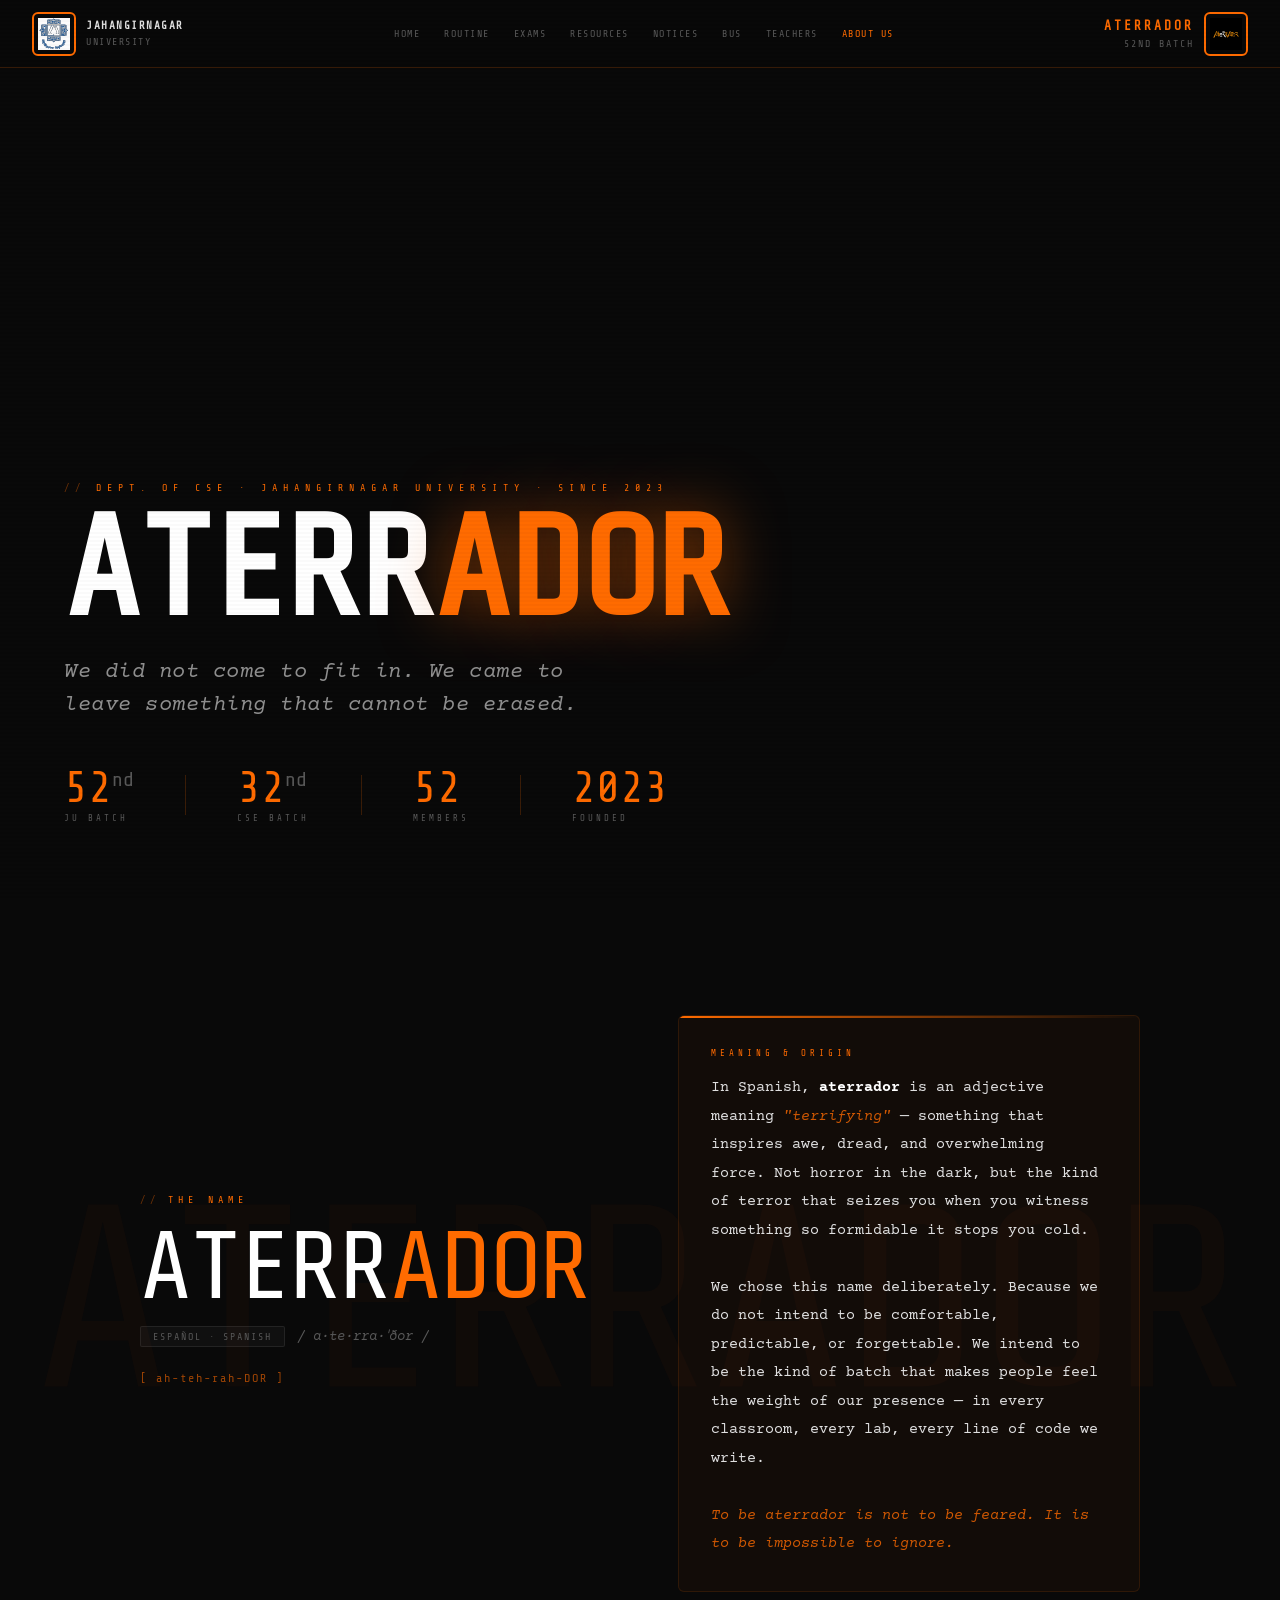
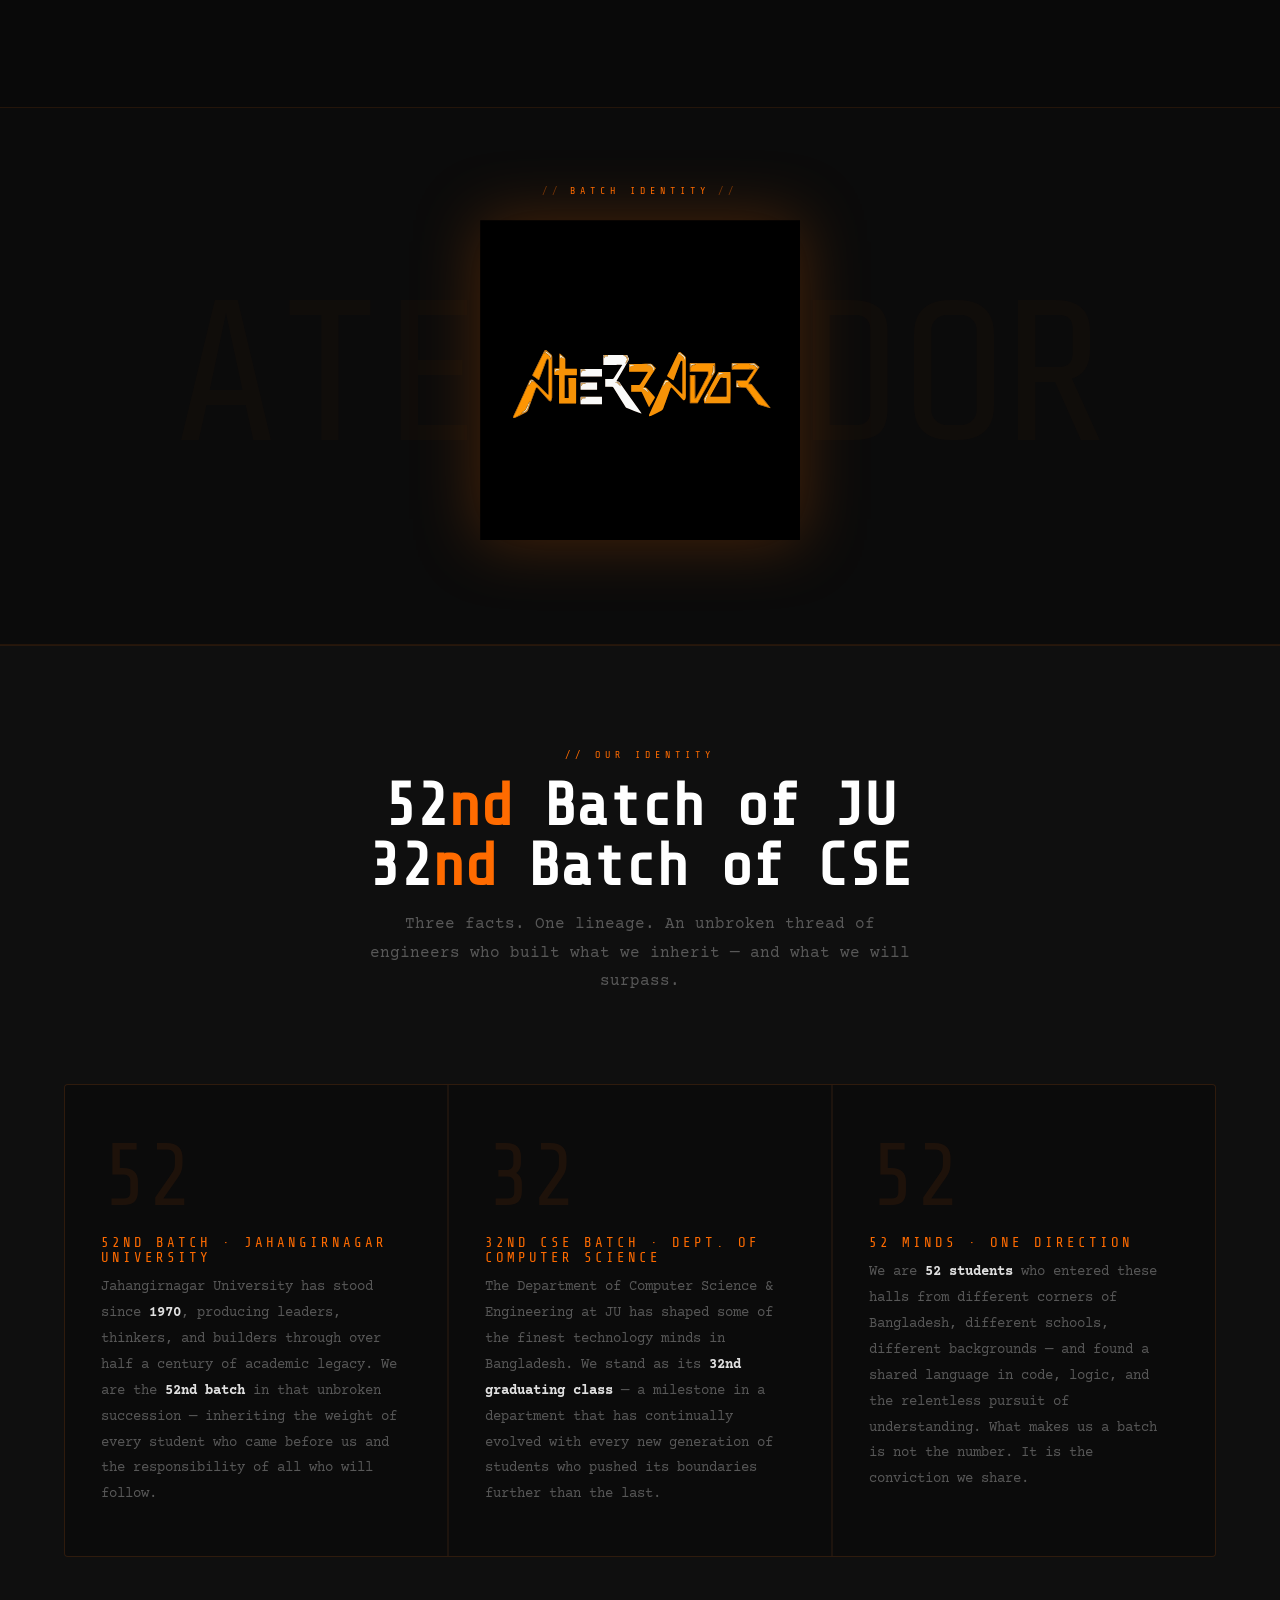
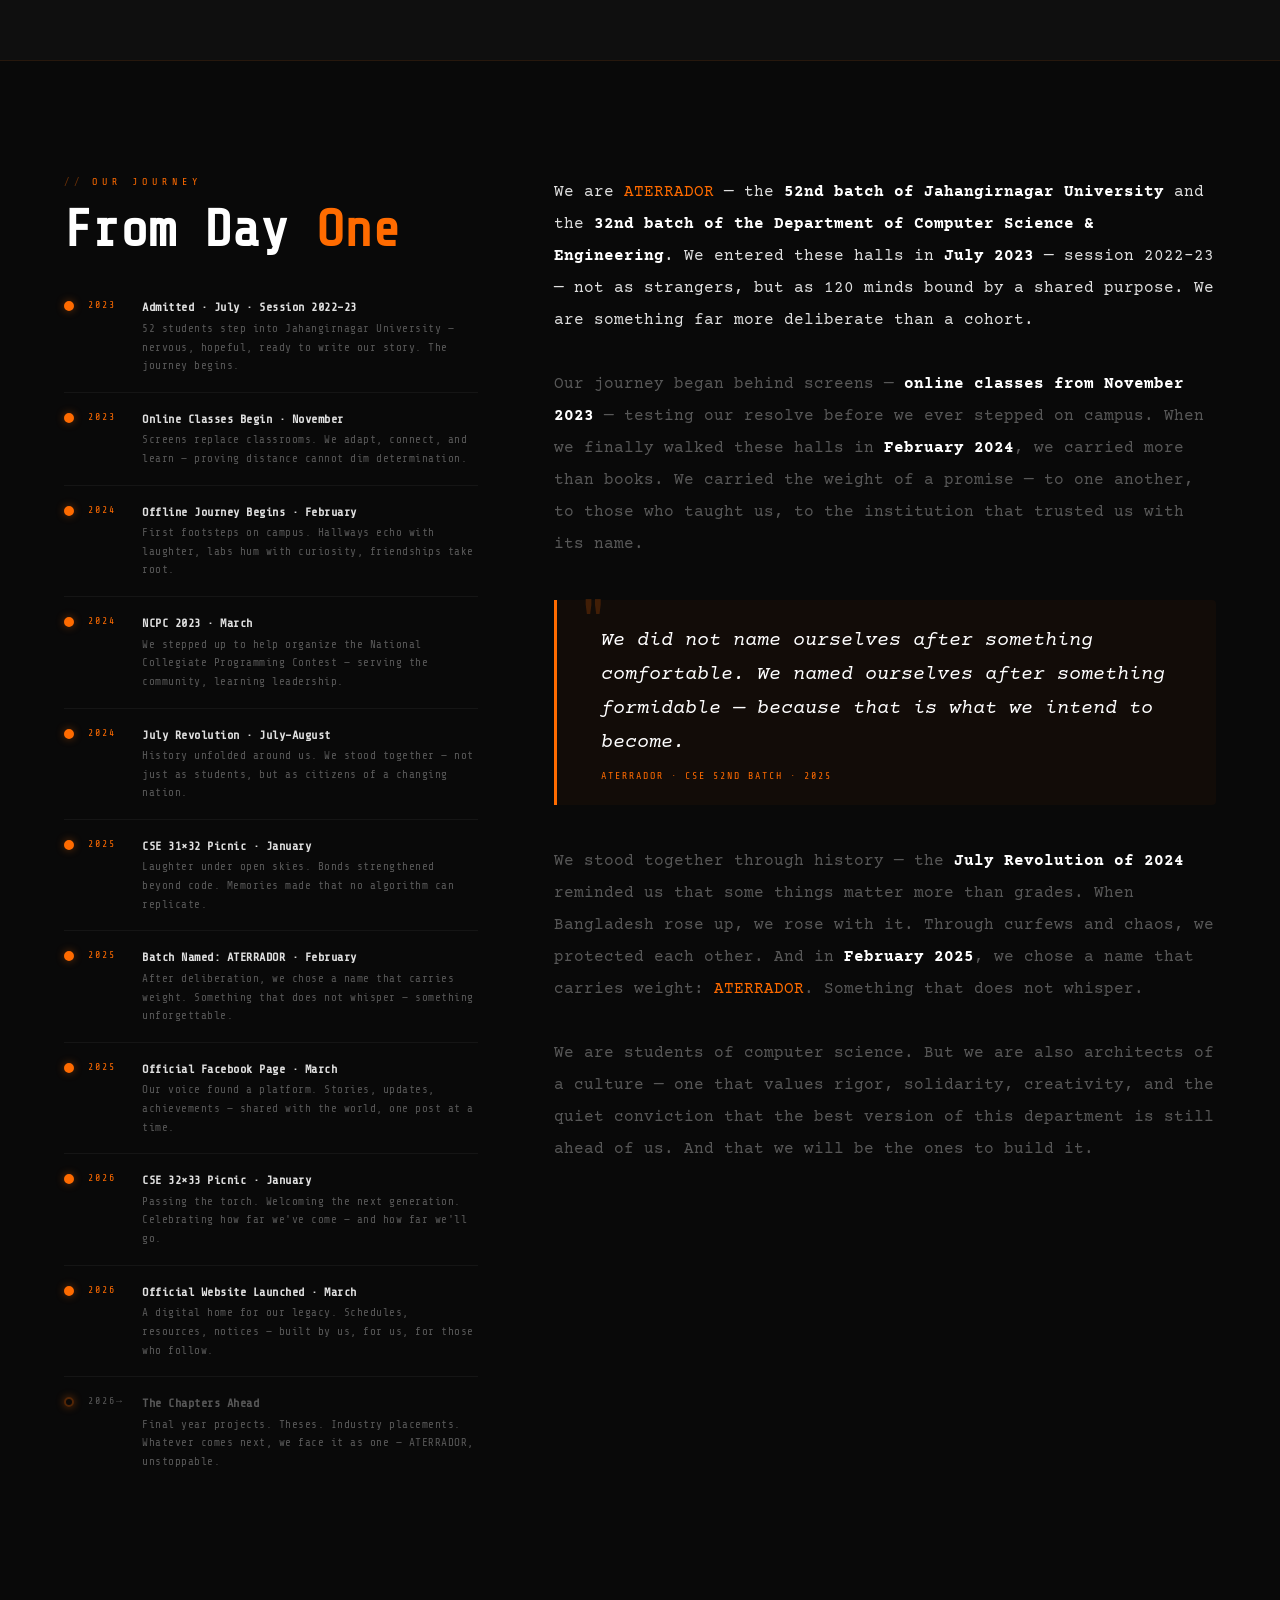
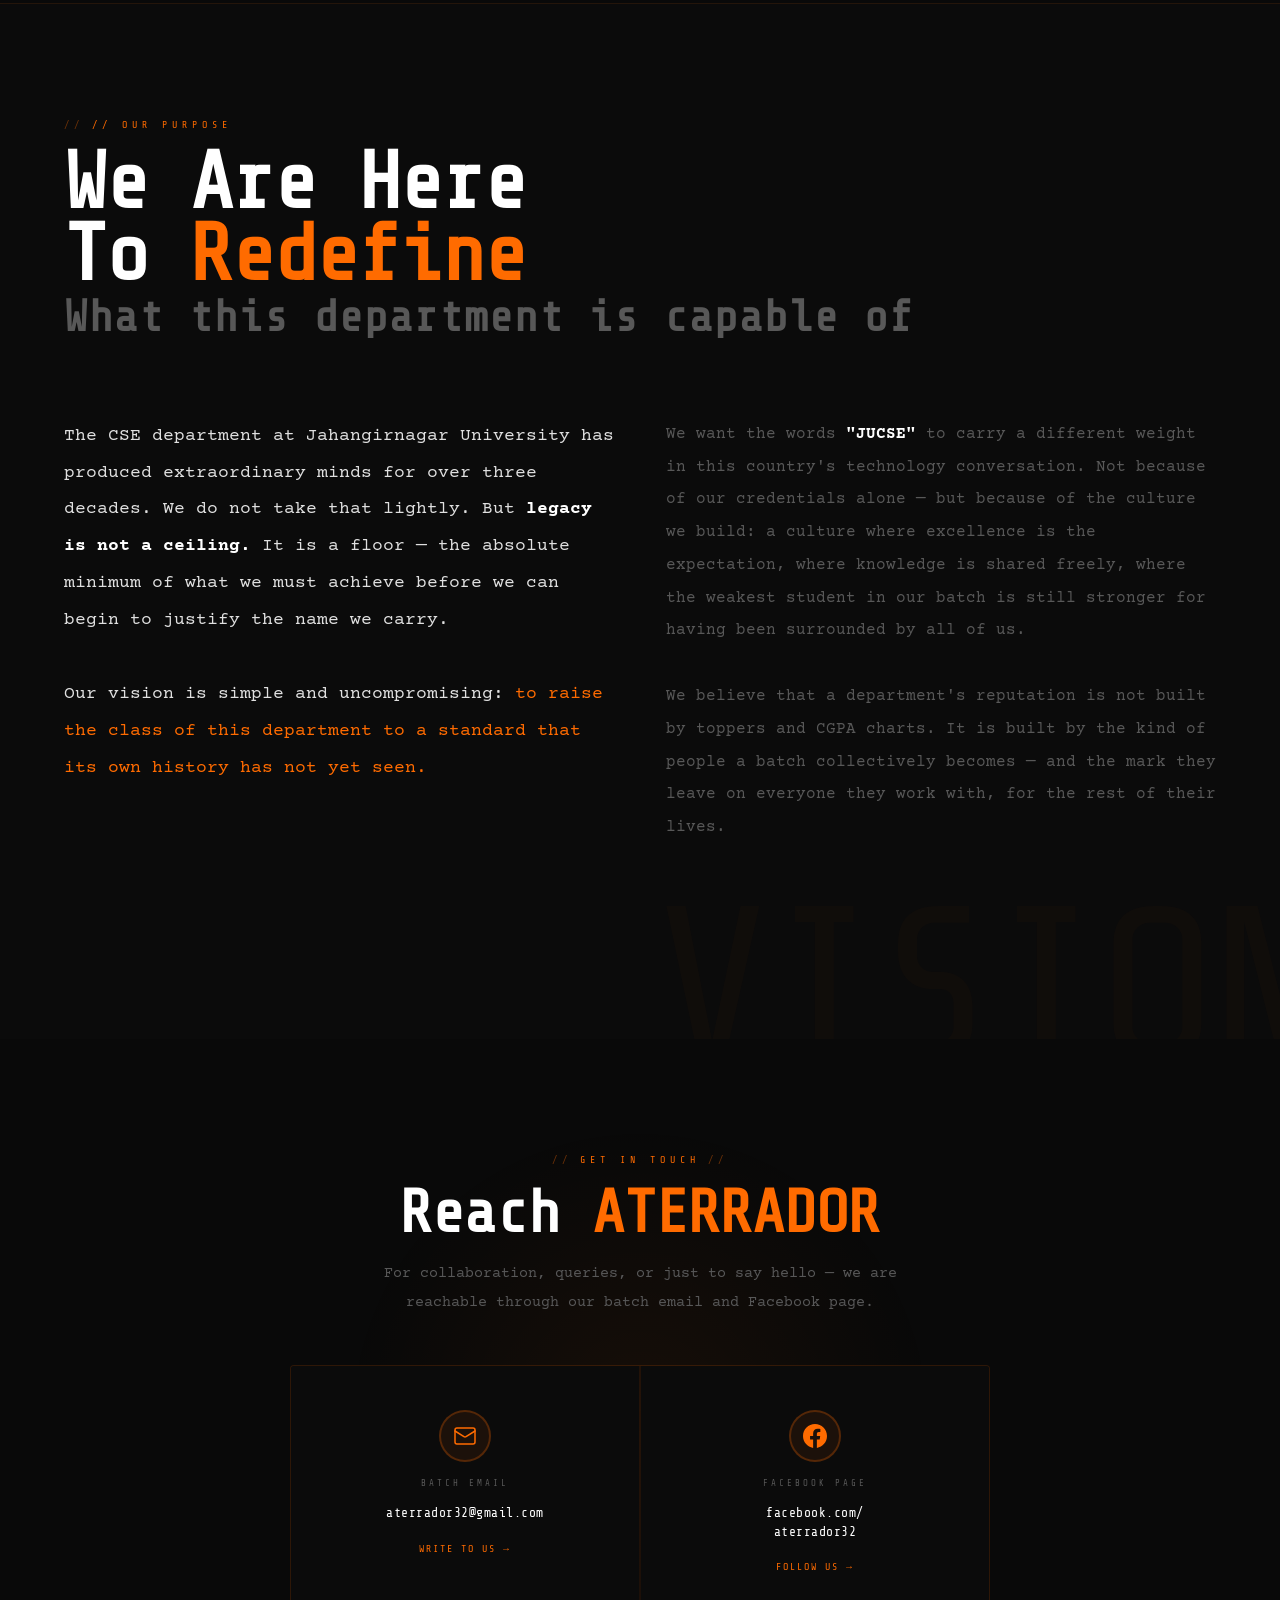
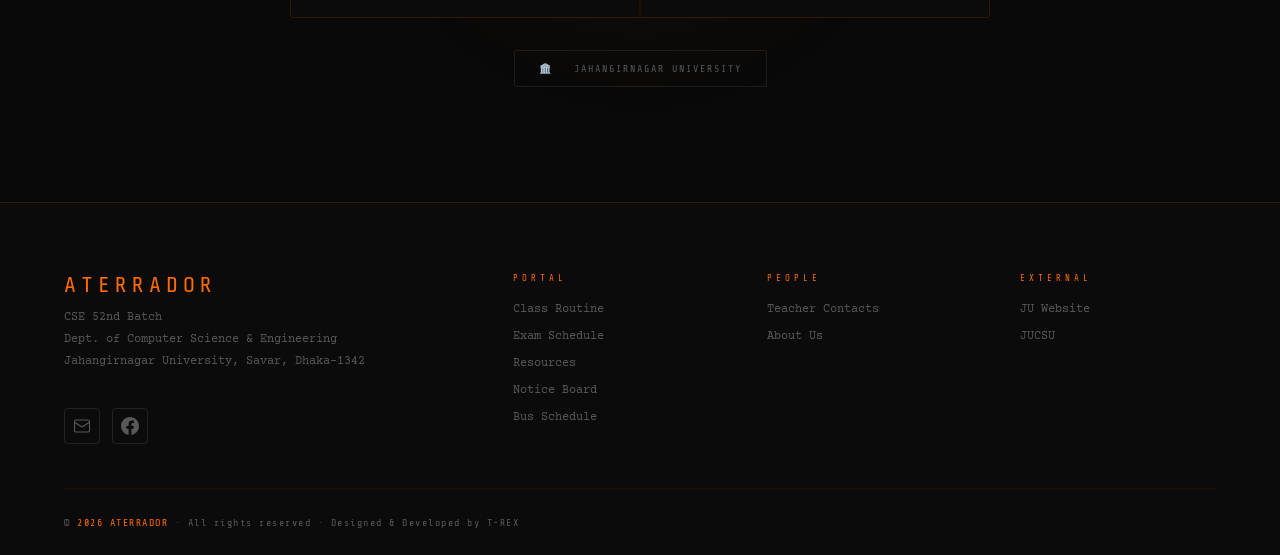
==== about.html @ c533e380 "just agains" ====
<!doctype html>
<html lang="en">
  <head>
    <meta charset="UTF-8" />
    <meta name="viewport" content="width=device-width, initial-scale=1.0" />
    <meta http-equiv="X-UA-Compatible" content="IE=edge" />
    <link rel="icon" type="image/png" href="Images/favicon1.png" />
    <meta
      name="description"
      content="About ATERRADOR — CSE 52nd Batch, 32nd CSE Batch, Jahangirnagar University. Who we are, what we stand for." />
    <title>About Us — ATERRADOR · CSE 52nd Batch</title>
    <link rel="preconnect" href="https://fonts.googleapis.com" />
    <link rel="preconnect" href="https://fonts.gstatic.com" crossorigin />
    <link
      href="https://fonts.googleapis.com/css2?family=Share+Tech+Mono&family=Courier+Prime:ital,wght@0,400;0,700;1,400&display=swap"
      rel="stylesheet" />
    <link rel="stylesheet" href="css/about.css" />
  </head>
  <body>
    <a href="#main" class="skip">Skip to content</a>
    <div class="gbg" aria-hidden="true"></div>

    <!-- ══════ HEADER ══════ -->
<header role="banner">
  <a href="https://www.juniv.edu" target="_blank" rel="noopener noreferrer"
    class="hd-ju" aria-label="Jahangirnagar University official website">
    <div class="ju-box">
      <img src="Images/JU_logo_White.svg" alt="Jahangirnagar University" />
    </div>
    <div class="ju-lbl"><strong>Jahangirnagar</strong>University</div>
  </a>

  <nav class="desk" aria-label="Primary navigation">
    <a href="index.html">Home</a>
    <a href="routine.html">Routine</a>
    <a href="exam-schedule.html">Exams</a>
    <a href="resources.html">Resources</a>
    <a href="notice-board.html">Notices</a>
    <a href="bus-schedule.html">Bus</a>
    <a href="teachers.html">Teachers</a>
    <a href="about.html" class="cur" aria-current="page" ">About Us</a>
  </nav>

  <a href="index.html" class="hd-bt">
    <div class="bt-box">
      <img src="Images/aterrador_logo.svg" alt="CSE 52" />
    </div>
    <div class="bt-lbl"><strong>ATERRADOR</strong>52nd Batch</div>
  </a>

  <button class="burger" id="burger"
    aria-label="Open menu" aria-expanded="false" aria-controls="mob-nav">
    <span></span><span></span><span></span>
  </button>
</header>

<nav class="mob" id="mob-nav" aria-label="Mobile navigation">
  <a href="index.html">Home</a>
  <a href="routine.html">Routine</a>
  <a href="exam-schedule.html">Exams</a>
  <a href="resources.html">Resources</a>
  <a href="notice-board.html">Notices</a>
  <a href="bus-schedule.html">Bus</a>
  <a href="teachers.html">Teachers</a>
  <a href="about.html" class="cur" aria-current="page">About Us</a>
</nav>

    <main id="main">
      <section class="hero" aria-labelledby="hero-name">
        <div class="photo-frame">
          <div
            class="photo-bg"
            style="
              background-image: url(&quot;Images/group-photo.jpg&quot;);
              background-size: cover;
              background-position: center bottom;
            "></div>
        </div>

        <!-- Hero text overlay -->
        <div class="hero-overlay">
          <div class="ho-in">
            <div class="ho-eye">
              Dept. of CSE · Jahangirnagar University · Since 2023
            </div>
            <h1 class="ho-name" id="hero-name">ATERR<span>ADOR</span></h1>
            <p class="ho-tagline">
              We did not come to fit in. We came to leave something that cannot
              be erased.
            </p>
            <div class="ho-stats">
              <div class="ho-stat">
                <span class="ho-stat-n"
                  >52<sup style="font-size: 0.45em; color: var(--txd)"
                    >nd</sup
                  ></span
                >
                <span class="ho-stat-l">JU Batch</span>
              </div>
              <div class="ho-divider"></div>
              <div class="ho-stat">
                <span class="ho-stat-n"
                  >32<sup style="font-size: 0.45em; color: var(--txd)"
                    >nd</sup
                  ></span
                >
                <span class="ho-stat-l">CSE Batch</span>
              </div>
              <div class="ho-divider"></div>
              <div class="ho-stat">
                <span class="ho-stat-n">52</span>
                <span class="ho-stat-l">Members</span>
              </div>
              <div class="ho-divider"></div>
              <div class="ho-stat">
                <span class="ho-stat-n">2023</span>
                <span class="ho-stat-l">Founded</span>
              </div>
            </div>
          </div>
        </div>
      </section>

      <!-- ─────────────────────────────────────────
   ETYMOLOGY
───────────────────────────────────────── -->
      <section class="etymology" aria-labelledby="ety-heading">
        <div class="ety-bg-word" aria-hidden="true">ATERRADOR</div>

        <div class="ety-in">
          <div class="ety-left">
            <div class="ety-tag">The Name</div>
            <div class="ety-word" id="ety-heading">ATERR<span>ADOR</span></div>
            <div class="ety-lang">
              <span class="ety-lang-flag">Español · Spanish</span>
              <span class="ety-lang-def">/ a·te·rra·ˈðor /</span>
            </div>
            <div class="ety-pronounce">[ ah-teh-rah-DOR ]</div>
          </div>

          <div class="ety-right">
            <div class="ety-card">
              <span class="ety-card-tag">Meaning &amp; Origin</span>
              <p class="ety-card-text">
                In Spanish, <strong>aterrador</strong> is an adjective meaning
                <em>"terrifying"</em> — something that inspires awe, dread, and
                overwhelming force. Not horror in the dark, but the kind of
                terror that seizes you when you witness something so formidable
                it stops you cold. <br /><br />
                We chose this name deliberately. Because we do not intend to be
                comfortable, predictable, or forgettable. We intend to be the
                kind of batch that makes people feel the weight of our presence
                — in every classroom, every lab, every line of code we write.
                <br /><br />
                <em
                  >To be aterrador is not to be feared. It is to be impossible
                  to ignore.</em
                >
              </p>
            </div>
          </div>
        </div>
      </section>

      <!-- ─────────────────────────────────────────
   BATCH LOGO
───────────────────────────────────────── -->
      <section class="logo-section" aria-label="Batch Logo">
        <div class="logo-inner">
          <div class="logo-tag">Batch Identity</div>
          <div class="logo-svg-wrap" aria-label="ATERRADOR batch logo">
            <img
              src="Images/aterrador_logo.svg"
              alt="ATERRADOR CSE 52nd Batch Logo"
              style="width: min(320px, 70vw); height: auto; display: block" />
          </div>
        </div>
      </section>

      <!-- ─────────────────────────────────────────
   IDENTITY
───────────────────────────────────────── -->
      <section class="identity" aria-labelledby="id-heading">
        <div class="id-in">
          <div class="id-header">
            <span class="id-tag">// Our Identity</span>
            <h2 class="id-h" id="id-heading">
              52<em>nd</em> Batch of JU<br />32<em>nd</em> Batch of CSE
            </h2>
            <p class="id-sub">
              Three facts. One lineage. An unbroken thread of engineers who
              built what we inherit — and what we will surpass.
            </p>
          </div>

          <div class="id-grid">
            <div class="id-card">
              <div class="id-card-num">52</div>
              <div class="id-card-h">52nd Batch · Jahangirnagar University</div>
              <p class="id-card-body">
                Jahangirnagar University has stood since <strong>1970</strong>,
                producing leaders, thinkers, and builders through over half a
                century of academic legacy. We are the
                <strong>52nd batch</strong> in that unbroken succession —
                inheriting the weight of every student who came before us and
                the responsibility of all who will follow.
              </p>
            </div>

            <div class="id-card">
              <div class="id-card-num">32</div>
              <div class="id-card-h">
                32nd CSE Batch · Dept. of Computer Science
              </div>
              <p class="id-card-body">
                The Department of Computer Science &amp; Engineering at JU has
                shaped some of the finest technology minds in Bangladesh. We
                stand as its <strong>32nd graduating class</strong> — a
                milestone in a department that has continually evolved with
                every new generation of students who pushed its boundaries
                further than the last.
              </p>
            </div>

            <div class="id-card">
              <div class="id-card-num">52</div>
              <div class="id-card-h">52 Minds · One Direction</div>
              <p class="id-card-body">
                We are <strong>52 students</strong> who entered these halls from
                different corners of Bangladesh, different schools, different
                backgrounds — and found a shared language in code, logic, and
                the relentless pursuit of understanding. What makes us a batch
                is not the number. It is the conviction we share.
              </p>
            </div>
          </div>
        </div>
      </section>

      <!-- ─────────────────────────────────────────
   ABOUT
───────────────────────────────────────── -->
      <section class="about-batch" aria-labelledby="ab-heading">
        <div class="ab-in">
          <div class="ab-grid">
            <!-- Timeline -->
            <div class="ab-left">
              <div class="ab-tag">Our Journey</div>
              <h2 class="ab-h" id="ab-heading">From Day <em>One</em></h2>
              <div class="ab-timeline">
                <div class="abt-item">
                  <div class="abt-dot"></div>
                  <div class="abt-year">2023</div>
                  <div class="abt-text">
                    <strong>Admitted · July · Session 2022–23</strong>
                    52 students step into Jahangirnagar University — nervous,
                    hopeful, ready to write our story. The journey begins.
                  </div>
                </div>

                <div class="abt-item">
                  <div class="abt-dot"></div>
                  <div class="abt-year">2023</div>
                  <div class="abt-text">
                    <strong>Online Classes Begin · November</strong>
                    Screens replace classrooms. We adapt, connect, and learn —
                    proving distance cannot dim determination.
                  </div>
                </div>

                <div class="abt-item">
                  <div class="abt-dot"></div>
                  <div class="abt-year">2024</div>
                  <div class="abt-text">
                    <strong>Offline Journey Begins · February</strong>
                    First footsteps on campus. Hallways echo with laughter, labs
                    hum with curiosity, friendships take root.
                  </div>
                </div>

                <div class="abt-item">
                  <div class="abt-dot"></div>
                  <div class="abt-year">2024</div>
                  <div class="abt-text">
                    <strong>NCPC 2023 · March</strong>
                    We stepped up to help organize the National Collegiate
                    Programming Contest — serving the community, learning
                    leadership.
                  </div>
                </div>

                <div class="abt-item">
                  <div class="abt-dot"></div>
                  <div class="abt-year">2024</div>
                  <div class="abt-text">
                    <strong>July Revolution · July–August</strong>
                    History unfolded around us. We stood together — not just as
                    students, but as citizens of a changing nation.
                  </div>
                </div>

                <div class="abt-item">
                  <div class="abt-dot"></div>
                  <div class="abt-year">2025</div>
                  <div class="abt-text">
                    <strong>CSE 31×32 Picnic · January</strong>
                    Laughter under open skies. Bonds strengthened beyond code.
                    Memories made that no algorithm can replicate.
                  </div>
                </div>

                <div class="abt-item">
                  <div class="abt-dot"></div>
                  <div class="abt-year">2025</div>
                  <div class="abt-text">
                    <strong>Batch Named: ATERRADOR · February</strong>
                    After deliberation, we chose a name that carries weight.
                    Something that does not whisper — something unforgettable.
                  </div>
                </div>

                <div class="abt-item">
                  <div class="abt-dot"></div>
                  <div class="abt-year">2025</div>
                  <div class="abt-text">
                    <strong>Official Facebook Page · March</strong>
                    Our voice found a platform. Stories, updates, achievements —
                    shared with the world, one post at a time.
                  </div>
                </div>

                <div class="abt-item">
                  <div class="abt-dot"></div>
                  <div class="abt-year">2026</div>
                  <div class="abt-text">
                    <strong>CSE 32×33 Picnic · January</strong>
                    Passing the torch. Welcoming the next generation.
                    Celebrating how far we've come — and how far we'll go.
                  </div>
                </div>

                <div class="abt-item">
                  <div class="abt-dot"></div>
                  <div class="abt-year">2026</div>
                  <div class="abt-text">
                    <strong>Official Website Launched · March</strong>
                    A digital home for our legacy. Schedules, resources, notices
                    — built by us, for us, for those who follow.
                  </div>
                </div>

                <!-- Future item -->
                <div class="abt-item">
                  <div
                    class="abt-dot"
                    style="
                      background: transparent;
                      border-color: rgba(255, 107, 0, 0.3);
                    "></div>
                  <div class="abt-year" style="color: var(--txd)">2026→</div>
                  <div class="abt-text" style="color: var(--txd)">
                    <strong style="color: var(--txd)"
                      >The Chapters Ahead</strong
                    >
                    Final year projects. Theses. Industry placements. Whatever
                    comes next, we face it as one — ATERRADOR, unstoppable.
                  </div>
                </div>
              </div>
            </div>

            <!-- Story text -->
            <div class="ab-right">
              <p class="ab-para">
                We are <em>ATERRADOR</em> — the
                <strong>52nd batch of Jahangirnagar University</strong> and the
                <strong
                  >32nd batch of the Department of Computer Science &amp;
                  Engineering</strong
                >. We entered these halls in <strong>July 2023</strong>
                — session 2022-23 — not as strangers, but as 120 minds bound by
                a shared purpose. We are something far more deliberate than a
                cohort.
              </p>

              <p class="ab-para">
                Our journey began behind screens —
                <strong>online classes from November 2023</strong> — testing our
                resolve before we ever stepped on campus. When we finally walked
                these halls in <strong>February 2024</strong>, we carried more
                than books. We carried the weight of a promise — to one another,
                to those who taught us, to the institution that trusted us with
                its name.
              </p>

              <div class="ab-quote">
                <p class="ab-quote-text">
                  We did not name ourselves after something comfortable. We
                  named ourselves after something formidable — because that is
                  what we intend to become.
                </p>
                <span class="ab-quote-attr"
                  >ATERRADOR · CSE 52nd Batch · 2025</span
                >
              </div>

              <p class="ab-para">
                We stood together through history — the
                <strong>July Revolution of 2024</strong> reminded us that some
                things matter more than grades. When Bangladesh rose up, we rose
                with it. Through curfews and chaos, we protected each other. And
                in <strong>February 2025</strong>, we chose a name that carries
                weight: <em>ATERRADOR</em>. Something that does not whisper.
              </p>

              <p class="ab-para">
                We are students of computer science. But we are also architects
                of a culture — one that values rigor, solidarity, creativity,
                and the quiet conviction that the best version of this
                department is still ahead of us. And that we will be the ones to
                build it.
              </p>
            </div>
          </div>
        </div>
      </section>

      <!-- ─────────────────────────────────────────
   VISION 
───────────────────────────────────────── -->
      <section class="vision" aria-labelledby="vis-heading">
        <div class="vision-bg" aria-hidden="true">VISION</div>

        <div class="vision-in">
          <div class="vis-hd">
            <div class="vis-tag">// Our Purpose</div>
            <h2 class="vis-h" id="vis-heading">
              We Are Here<br />To <em>Redefine</em>
              <span>What this department is capable of</span>
            </h2>
          </div>

          <div class="vis-manifesto">
            <p class="vis-p lead">
              The CSE department at Jahangirnagar University has produced
              extraordinary minds for over three decades. We do not take that
              lightly. But <strong>legacy is not a ceiling.</strong>
              It is a floor — the absolute minimum of what we must achieve
              before we can begin to justify the name we carry.
              <br /><br />
              Our vision is simple and uncompromising:
              <em
                >to raise the class of this department to a standard that its
                own history has not yet seen.</em
              >
            </p>
            <p class="vis-p">
              We want the words <strong>"JUCSE"</strong> to carry a different
              weight in this country's technology conversation. Not because of
              our credentials alone — but because of the culture we build: a
              culture where excellence is the expectation, where knowledge is
              shared freely, where the weakest student in our batch is still
              stronger for having been surrounded by all of us. <br /><br />
              We believe that a department's reputation is not built by toppers
              and CGPA charts. It is built by the kind of people a batch
              collectively becomes — and the mark they leave on everyone they
              work with, for the rest of their lives.
            </p>
          </div>
        </div>
      </section>

      <!-- ─────────────────────────────────────────
   CONTACT
───────────────────────────────────────── -->
      <section class="contact" aria-labelledby="ct-heading">
        <div class="ct-in">
          <div class="ct-tag">Get in Touch</div>
          <h2 class="ct-h" id="ct-heading">Reach <em>ATERRADOR</em></h2>
          <p class="ct-sub">
            For collaboration, queries, or just to say hello — we are reachable
            through our batch email and Facebook page.
          </p>

          <div class="ct-cards">
            <!-- Email Card -->
            <a
              href="mailto:aterrador32@gmail.com"
              class="ct-card"
              aria-label="Send email to Aterrador batch">
              <div class="ct-ico">
                <!-- Email SVG Icon -->
                <svg
                  width="24"
                  height="24"
                  viewBox="0 0 24 24"
                  fill="none"
                  stroke="currentColor"
                  stroke-width="1.5"
                  stroke-linecap="round"
                  stroke-linejoin="round"
                  aria-hidden="true">
                  <rect x="2" y="4" width="20" height="16" rx="2"></rect>
                  <path d="m22 7-8.97 5.7a1.94 1.94 0 0 1-2.06 0L2 7"></path>
                </svg>
              </div>
              <div class="ct-label">Batch Email</div>
              <div class="ct-value">aterrador32@gmail.com</div>
              <div class="ct-arrow">Write to us →</div>
            </a>

            <!-- Facebook Card -->
            <a
              href="https://facebook.com/aterrador32"
              target="_blank"
              rel="noopener noreferrer"
              class="ct-card"
              aria-label="Visit Aterrador Facebook page">
              <div class="ct-ico">
                <svg
                  width="24"
                  height="24"
                  viewBox="0 0 24 24"
                  fill="currentColor"
                  aria-hidden="true">
                  <path
                    d="M24 12.073c0-6.627-5.373-12-12-12s-12 5.373-12 12c0 5.99 4.388 10.954 10.125 11.854v-8.385H7.078v-3.47h3.047V9.43c0-3.007 1.792-4.669 4.533-4.669 1.312 0 2.686.235 2.686.235v2.953H15.83c-1.491 0-1.956.925-1.956 1.874v2.25h3.328l-.532 3.47h-2.796v8.385C19.612 23.027 24 18.062 24 12.073z" />
                </svg>
              </div>
              <div class="ct-label">Facebook Page</div>
              <div class="ct-value">facebook.com/<br />aterrador32</div>
              <div class="ct-arrow">Follow us →</div>
            </a>
          </div>

          <a
            href="https://www.juniv.edu"
            target="_blank"
            rel="noopener noreferrer"
            class="ct-ju">
            🏛️ &nbsp; Jahangirnagar University
          </a>
        </div>
      </section>
    </main>

    <!-- ══════ FOOTER ══════ -->
    <footer role="contentinfo">
      <div class="fg">
        <div>
          <div class="fb-n">ATERRADOR</div>
          <div class="fb-i">
            CSE 52nd Batch<br />
            Dept. of Computer Science &amp; Engineering<br />
            Jahangirnagar University, Savar, Dhaka-1342<br /><br />
            <div class="f-contact">
              <a
                href="mailto:aterrador32@gmail.com"
                class="f-icon"
                aria-label="Email">
                <svg
                  width="20"
                  height="20"
                  viewBox="0 0 24 24"
                  fill="none"
                  stroke="currentColor"
                  stroke-width="1.5"
                  stroke-linecap="round"
                  stroke-linejoin="round">
                  <rect x="2" y="4" width="20" height="16" rx="2"></rect>
                  <path d="m22 7-8.97 5.7a1.94 1.94 0 0 1-2.06 0L2 7"></path>
                </svg>
              </a>
              <a
                href="https://facebook.com/aterrador32"
                target="_blank"
                rel="noopener"
                class="f-icon"
                aria-label="Facebook">
                <svg
                  width="20"
                  height="20"
                  viewBox="0 0 24 24"
                  fill="currentColor">
                  <path
                    d="M24 12.073c0-6.627-5.373-12-12-12s-12 5.373-12 12c0 5.99 4.388 10.954 10.125 11.854v-8.385H7.078v-3.47h3.047V9.43c0-3.007 1.792-4.669 4.533-4.669 1.312 0 2.686.235 2.686.235v2.953H15.83c-1.491 0-1.956.925-1.956 1.874v2.25h3.328l-.532 3.47h-2.796v8.385C19.612 23.027 24 18.062 24 12.073z" />
                </svg>
              </a>
            </div>
          </div>
        </div>
        <div>
          <div class="fct">Portal</div>
          <ul class="fl">
            <li><a href="routine.html">Class Routine</a></li>
            <li><a href="exam-schedule.html">Exam Schedule</a></li>
            <li><a href="resources.html">Resources</a></li>
            <li><a href="notice-board.html">Notice Board</a></li>
            <li><a href="bus-schedule.html">Bus Schedule</a></li>
          </ul>
        </div>
        <div>
          <div class="fct">People</div>
          <ul class="fl">
            <li><a href="teachers.html">Teacher Contacts</a></li>
            <li><a href="about.html">About Us</a></li>
          </ul>
        </div>
        <div>
          <div class="fct">External</div>
          <ul class="fl">
            <li>
              <a href="https://www.juniv.edu" target="_blank" rel="noopener"
                >JU Website</a
              >
            </li>
            <li>
              <a href="https://jucsu.juniv.edu/" target="_blank" rel="noopener"
                >JUCSU</a
              >
            </li>
          </ul>
        </div>
      </div>
      <div class="fbot">
        <div class="fcpy">
          © <span id="yr"></span> <span>ATERRADOR</span> · All rights reserved ·
          Designed &amp; Developed by T-REX
        </div>
      </div>
    </footer>

    <script src="js/about.js"></script>
  </body>
</html>
---- css/about.css ----
/* ═══════════════════════════════
   RESET & TOKENS
═══════════════════════════════ */
*,
*::before,
*::after {
  box-sizing: border-box;
  margin: 0;
  padding: 0;
}
:root {
  --or: #ff6b00;
  --or-lo: rgba(255, 107, 0, 0.1);
  --or-glow: rgba(255, 107, 0, 0.25);
  --bk: #090909;
  --dk: #0f0f0f;
  --dkr: #0b0b0b;
  --tx: #e0e0e0;
  --txd: #585858;
  --m1: "Courier Prime", monospace;
  --m2: "Share Tech Mono", monospace;
  --hh: 68px;
  --pad: clamp(16px, 5vw, 80px);
}
html {
  scroll-behavior: smooth;
}
body {
  background: var(--bk);
  color: var(--tx);
  font-family: var(--m1);
  overflow-x: hidden;
  -webkit-font-smoothing: antialiased;
}
a:focus-visible,
button:focus-visible {
  outline: 2px solid var(--or);
  outline-offset: 3px;
}

/* scanlines */
body::before {
  content: "";
  position: fixed;
  inset: 0;
  pointer-events: none;
  z-index: 9000;
  background: repeating-linear-gradient(
    0deg,
    transparent,
    transparent 2px,
    rgba(0, 0, 0, 0.018) 2px,
    rgba(0, 0, 0, 0.018) 4px
  );
}
/* grid */
.gbg {
  position: fixed;
  inset: 0;
  pointer-events: none;
  z-index: 0;
  background-image:
    linear-gradient(rgba(255, 107, 0, 0.02) 1px, transparent 1px),
    linear-gradient(90deg, rgba(255, 107, 0, 0.02) 1px, transparent 1px);
  background-size: 60px 60px;
}
.skip {
  position: absolute;
  top: -80px;
  left: 16px;
  z-index: 9999;
  background: var(--or);
  color: #000;
  font-family: var(--m2);
  font-size: 11px;
  letter-spacing: 2px;
  padding: 8px 20px;
  text-decoration: none;
  border-radius: 2px;
  transition: top 0.2s;
}
.skip:focus {
  top: 14px;
}

/* ══════ HEADER ══════ */
header {
  position: fixed;
  top: 0;
  left: 0;
  right: 0;
  z-index: 500;
  height: var(--hh);
  display: grid;
  grid-template-columns: auto 1fr auto;
  align-items: center;
  padding: 0 clamp(12px, 3vw, 32px);
  gap: clamp(8px, 2vw, 18px);
  background: rgba(9, 9, 9, 0.96);
  backdrop-filter: blur(20px);
  -webkit-backdrop-filter: blur(20px);
  border-bottom: 1px solid rgba(255, 107, 0, 0.18);
  transition: box-shadow 0.3s;
}
.hd-ju {
  display: flex;
  align-items: center;
  gap: 10px;
  text-decoration: none;
  flex-shrink: 0;
}
.ju-box {
  width: 44px;
  height: 44px;
  border: 2px solid var(--or);
  border-radius: 6px;
  display: flex;
  align-items: center;
  justify-content: center;
  background: transparent;
}
.ju-box img {
  width: 100%;
  height: 100%;
  object-fit: contain;
  padding: 4px; /* Prevents touching the border */
  display: block;
}
.hd-ju:hover .ju-box {
  background: transparent;
}
.hd-ju:hover .ju-t,
.hd-ju:hover .ju-s {
  color: #000;
}
.ju-lbl {
  font-family: var(--m2);
  font-size: 10px;
  letter-spacing: 1.5px;
  color: var(--txd);
  text-transform: uppercase;
  line-height: 1.55;
}
.ju-lbl strong {
  display: block;
  color: var(--tx);
  font-size: 11px;
}
nav.desk {
  display: flex;
  align-items: center;
  justify-content: center;
  gap: 2px;
  flex-wrap: wrap;
}
nav.desk a {
  font-family: var(--m2);
  font-size: 10px;
  letter-spacing: 1.5px;
  text-transform: uppercase;
  color: var(--txd);
  text-decoration: none;
  padding: 6px 11px;
  border-radius: 2px;
  transition:
    color 0.2s,
    background 0.2s;
  white-space: nowrap;
}
nav.desk a:hover {
  color: var(--or);
  background: var(--or-lo);
}
nav.desk a.cur {
  color: var(--or);
}
.hd-bt {
  display: flex;
  align-items: center;
  gap: 10px;
  flex-direction: row-reverse;
  text-decoration: none;
  flex-shrink: 0;
}
.bt-box {
  width: 44px;
  height: 44px;
  border: 2px solid var(--or);
  border-radius: 6px;
  display: flex;
  align-items: center;
  justify-content: center;
  background: transparent;
}
.bt-box img {
  width: 100%;
  height: 100%;
  object-fit: contain;
  padding: 4px; /* Prevents touching the border */
  display: block;
}
.hd-bt:hover .bt-box {
  background: transparent;
}

.bt-lbl {
  font-family: var(--m2);
  font-size: 10px;
  letter-spacing: 2px;
  color: var(--txd);
  text-align: right;
  line-height: 1.55;
  text-transform: uppercase;
}
.bt-lbl strong {
  display: block;
  color: var(--or);
  font-size: 13px;
  letter-spacing: 3px;
}
.burger {
  display: none;
  flex-direction: column;
  gap: 5px;
  cursor: pointer;
  background: none;
  border: none;
  padding: 6px;
  flex-shrink: 0;
}
.burger span {
  display: block;
  width: 22px;
  height: 2px;
  background: var(--or);
  border-radius: 1px;
  transition: all 0.3s;
}
.burger.open span:nth-child(1) {
  transform: translateY(7px) rotate(45deg);
}
.burger.open span:nth-child(2) {
  opacity: 0;
  transform: scaleX(0);
}
.burger.open span:nth-child(3) {
  transform: translateY(-7px) rotate(-45deg);
}
nav.mob {
  display: none;
  position: fixed;
  top: var(--hh);
  left: 0;
  right: 0;
  bottom: 0;
  background: rgba(9, 9, 9, 0.97);
  backdrop-filter: blur(24px);
  -webkit-backdrop-filter: blur(24px);
  z-index: 490;
  flex-direction: column;
  align-items: center;
  justify-content: center;
  gap: 4px;
}
nav.mob.open {
  display: flex;
}
nav.mob a {
  font-family: var(--m2);
  font-size: 20px;
  letter-spacing: 5px;
  text-transform: uppercase;
  color: var(--txd);
  text-decoration: none;
  padding: 14px 32px;
  width: 100%;
  text-align: center;
  transition: color 0.2s;
}
nav.mob a:hover {
  color: var(--or);
}

/* ══════════════════════════════════
   HERO — GROUP PHOTO
══════════════════════════════════ */
.hero {
  position: relative;
  z-index: 1;
  padding-top: var(--hh);
  min-height: 100vh;
  display: flex;
  flex-direction: column;
}

/* photo area */
.photo-frame {
  position: relative;
  width: 100%;
  flex: 1;
  min-height: calc(100vh - var(--hh));
  overflow: hidden;
}

.photo-bg {
  position: absolute;
  inset: 0;
  background:
    linear-gradient(
      135deg,
      rgba(255, 107, 0, 0.08) 0%,
      transparent 40%,
      rgba(255, 107, 0, 0.04) 100%
    ),
    var(--bk);
  display: flex;
  align-items: center;
  justify-content: center;
}

.photo-placeholder {
  position: absolute;
  inset: 0;
  display: flex;
  flex-direction: column;
  align-items: center;
  justify-content: center;
  gap: 24px;
}
.ph-grid {
  display: grid;
  grid-template-columns: repeat(10, 1fr);
  grid-template-rows: repeat(4, 1fr);
  gap: 3px;
  width: min(900px, 92vw);
  height: min(380px, 50vw);
  opacity: 0.55;
}
.ph-dot {
  border-radius: 50%;
  background: var(--or);
  animation: ph-pulse var(--d, 0.8s) ease-in-out infinite alternate;
}
.ph-dot:nth-child(3n) {
  background: rgba(255, 107, 0, 0.4);
}
.ph-dot:nth-child(5n) {
  background: rgba(255, 107, 0, 0.25);
}
@keyframes ph-pulse {
  from {
    transform: scale(0.6);
    opacity: 0.3;
  }
  to {
    transform: scale(1);
    opacity: 0.9;
  }
}
.ph-label {
  font-family: var(--m2);
  font-size: 11px;
  letter-spacing: 4px;
  text-transform: uppercase;
  color: var(--txd);
  text-align: center;
  line-height: 2;
}
.ph-label em {
  display: block;
  font-style: normal;
  color: rgba(255, 107, 0, 0.5);
  font-size: 10px;
  letter-spacing: 3px;
}

.photo-hint {
  position: absolute;
  top: 50%;
  left: 50%;
  transform: translate(-50%, -50%);
  border: 1px dashed rgba(255, 107, 0, 0.25);
  border-radius: 6px;
  padding: 28px 36px;
  text-align: center;
  background: rgba(9, 9, 9, 0.7);
  backdrop-filter: blur(8px);
  min-width: min(380px, 90vw);
  z-index: 5;
}
.ph-ico {
  font-size: 36px;
  margin-bottom: 10px;
}
.ph-ttl {
  font-family: var(--m2);
  font-size: 13px;
  letter-spacing: 3px;
  text-transform: uppercase;
  color: rgba(255, 107, 0, 0.7);
  margin-bottom: 8px;
}
.ph-sub {
  font-family: var(--m1);
  font-size: 12px;
  color: var(--txd);
  line-height: 1.7;
}
.ph-code {
  display: inline-block;
  margin-top: 12px;
  font-family: var(--m2);
  font-size: 10px;
  color: var(--or);
  background: rgba(255, 107, 0, 0.06);
  border: 1px solid rgba(255, 107, 0, 0.2);
  padding: 6px 14px;
  border-radius: 2px;
  letter-spacing: 1px;
}

.photo-frame::after {
  content: "";
  position: absolute;
  bottom: 0;
  left: 0;
  right: 0;
  height: 40%;
  background: linear-gradient(to bottom, transparent, var(--bk));
  pointer-events: none;
  z-index: 3;
}

/* hero text overlay at bottom of photo */
.hero-overlay {
  position: absolute;
  bottom: 0;
  left: 0;
  right: 0;
  z-index: 4;
  padding: clamp(24px, 4vw, 56px) var(--pad) clamp(40px, 6vw, 80px);
  background: linear-gradient(
    to top,
    rgba(9, 9, 9, 0.95) 0%,
    rgba(9, 9, 9, 0.6) 60%,
    transparent 100%
  );
}
.ho-in {
  max-width: 1280px;
  margin: 0 auto;
}
.ho-eye {
  font-family: var(--m2);
  font-size: 10px;
  letter-spacing: 6px;
  text-transform: uppercase;
  color: var(--or);
  margin-bottom: 16px;
  display: flex;
  align-items: center;
  gap: 10px;
  opacity: 0;
  animation: riseup 0.7s 0.2s forwards;
}
.ho-eye::before {
  content: "//";
  opacity: 0.4;
}
.ho-name {
  font-family: var(--m2);
  font-size: clamp(52px, 13vw, 140px);
  line-height: 0.88;
  color: #fff;
  letter-spacing: -2px;
  margin-bottom: clamp(12px, 2vw, 24px);
  opacity: 0;
  animation: riseup 0.8s 0.35s forwards;
}
.ho-name span {
  color: var(--or);
  text-shadow: 0 0 60px rgba(255, 107, 0, 0.5);
}
.ho-tagline {
  font-family: var(--m1);
  font-style: italic;
  font-size: clamp(15px, 3vw, 22px);
  color: rgba(255, 255, 255, 0.55);
  letter-spacing: 0.5px;
  max-width: 580px;
  line-height: 1.5;
  opacity: 0;
  animation: riseup 0.8s 0.5s forwards;
}
.ho-stats {
  display: flex;
  align-items: center;
  gap: clamp(24px, 4vw, 60px);
  flex-wrap: wrap;
  margin-top: clamp(20px, 3.5vw, 44px);
  opacity: 0;
  animation: riseup 0.8s 0.65s forwards;
}
.ho-stat {
  display: flex;
  flex-direction: column;
  gap: 3px;
}
.ho-stat-n {
  font-family: var(--m2);
  font-size: clamp(22px, 5vw, 44px);
  color: var(--or);
  line-height: 1;
}
.ho-stat-l {
  font-family: var(--m2);
  font-size: 9px;
  letter-spacing: 3px;
  text-transform: uppercase;
  color: var(--txd);
}
.ho-divider {
  width: 1px;
  height: 40px;
  background: rgba(255, 107, 0, 0.2);
  flex-shrink: 0;
}

@keyframes riseup {
  from {
    opacity: 0;
    transform: translateY(24px);
  }
  to {
    opacity: 1;
    transform: translateY(0);
  }
}

/* ══════════════════════════════════
   ETYMOLOGY SECTION
══════════════════════════════════ */
.etymology {
  position: relative;
  z-index: 1;
  padding: clamp(64px, 9vw, 120px) var(--pad);
  overflow: hidden;
}
.ety-bg-word {
  position: absolute;
  font-family: var(--m2);
  font-size: clamp(100px, 22vw, 260px);
  color: rgba(255, 107, 0, 0.03);
  letter-spacing: -5px;
  pointer-events: none;
  user-select: none;
  top: 50%;
  left: 50%;
  transform: translate(-50%, -50%);
  white-space: nowrap;
}
.ety-in {
  max-width: 1000px;
  margin: 0 auto;
  position: relative;
  z-index: 1;
  display: grid;
  grid-template-columns: 1fr 1fr;
  gap: clamp(32px, 6vw, 80px);
  align-items: center;
}
.ety-tag {
  font-family: var(--m2);
  font-size: 10px;
  letter-spacing: 5px;
  text-transform: uppercase;
  color: var(--or);
  margin-bottom: 20px;
  display: flex;
  align-items: center;
  gap: 8px;
}
.ety-tag::before {
  content: "//";
  opacity: 0.4;
}
.ety-word {
  font-family: var(--m2);
  font-size: clamp(52px, 10vw, 96px);
  color: #fff;
  line-height: 0.88;
  letter-spacing: -2px;
  margin-bottom: 16px;
}
.ety-word span {
  color: var(--or);
}
.ety-lang {
  display: flex;
  align-items: center;
  gap: 12px;
  margin-bottom: 24px;
}
.ety-lang-flag {
  font-family: var(--m2);
  font-size: 10px;
  letter-spacing: 2px;
  text-transform: uppercase;
  color: var(--txd);
  border: 1px solid rgba(255, 255, 255, 0.08);
  padding: 4px 12px;
  border-radius: 2px;
  background: rgba(255, 255, 255, 0.03);
}
.ety-lang-def {
  font-family: var(--m1);
  font-style: italic;
  font-size: 14px;
  color: var(--txd);
}
.ety-pronounce {
  font-family: var(--m2);
  font-size: 12px;
  color: rgba(255, 107, 0, 0.6);
  letter-spacing: 2px;
  margin-bottom: 28px;
}

.ety-card {
  background: rgba(255, 107, 0, 0.04);
  border: 1px solid rgba(255, 107, 0, 0.12);
  border-radius: 6px;
  padding: 32px;
  position: relative;
  overflow: hidden;
}
.ety-card::before {
  content: "";
  position: absolute;
  top: 0;
  left: 0;
  right: 0;
  height: 2px;
  background: linear-gradient(90deg, var(--or), transparent);
}
.ety-card-tag {
  font-family: var(--m2);
  font-size: 9px;
  letter-spacing: 4px;
  text-transform: uppercase;
  color: var(--or);
  margin-bottom: 16px;
  display: block;
}
.ety-card-text {
  font-family: var(--m1);
  font-size: 15px;
  line-height: 1.9;
  color: var(--tx);
}
.ety-card-text em {
  font-style: italic;
  color: rgba(255, 107, 0, 0.8);
}
.ety-card-text strong {
  color: #fff;
}

/* ══════════════════════════════════
   BATCH LOGO SECTION
══════════════════════════════════ */
.logo-section {
  position: relative;
  z-index: 1;
  background: var(--dkr);
  border-top: 1px solid rgba(255, 107, 0, 0.1);
  border-bottom: 1px solid rgba(255, 107, 0, 0.1);
  padding: clamp(40px, 6vw, 80px) var(--pad);
  text-align: center;
  overflow: hidden;
}
.logo-section::before {
  content: "ATERRADOR";
  position: absolute;
  top: 50%;
  left: 50%;
  transform: translate(-50%, -50%);
  font-family: var(--m2);
  font-size: clamp(80px, 18vw, 200px);
  color: rgba(255, 107, 0, 0.025);
  letter-spacing: -4px;
  pointer-events: none;
  user-select: none;
  white-space: nowrap;
  line-height: 1;
}
.logo-inner {
  max-width: 600px;
  margin: 0 auto;
  position: relative;
  z-index: 1;
}
.logo-tag {
  font-family: var(--m2);
  font-size: 10px;
  letter-spacing: 5px;
  text-transform: uppercase;
  color: var(--or);
  margin-bottom: 24px;
  display: flex;
  align-items: center;
  justify-content: center;
  gap: 8px;
}
.logo-tag::before,
.logo-tag::after {
  content: "//";
  opacity: 0.4;
}

.logo-svg-wrap img {
  width: min(320px, 70vw);
  height: auto;
  display: block;
  filter: drop-shadow(0 0 32px rgba(255, 107, 0, 0.25));
  transition: filter 0.4s;
}

.logo-svg-wrap img:hover {
  filter: drop-shadow(0 0 52px rgba(255, 107, 0, 0.45));
}
.logo-svg-wrap {
  display: flex;
  align-items: center;
  justify-content: center;
  margin: 0 auto 28px;
}
.logo-svg-wrap svg {
  width: min(320px, 70vw);
  height: auto;
  filter: drop-shadow(0 0 32px rgba(255, 107, 0, 0.25));
  transition: filter 0.4s;
}
.logo-svg-wrap:hover svg {
  filter: drop-shadow(0 0 52px rgba(255, 107, 0, 0.45));
}
.logo-caption {
  font-family: var(--m2);
  font-size: 10px;
  letter-spacing: 3px;
  text-transform: uppercase;
  color: var(--txd);
  display: flex;
  align-items: center;
  justify-content: center;
  gap: 12px;
}
.logo-caption::before,
.logo-caption::after {
  content: "";
  display: block;
  height: 1px;
  width: 40px;
  background: rgba(255, 107, 0, 0.2);
}
@media (max-width: 560px) {
  .logo-section {
    padding: 36px var(--pad);
  }
}
/* ══════════════════════════════════
   IDENTITY SECTION
══════════════════════════════════ */
.identity {
  position: relative;
  z-index: 1;
  background: var(--dk);
  border-top: 1px solid rgba(255, 107, 0, 0.1);
  border-bottom: 1px solid rgba(255, 107, 0, 0.1);
  padding: clamp(56px, 8vw, 110px) var(--pad);
}
.id-in {
  max-width: 1280px;
  margin: 0 auto;
}
.id-header {
  text-align: center;
  margin-bottom: clamp(48px, 7vw, 88px);
}
.id-tag {
  font-family: var(--m2);
  font-size: 10px;
  letter-spacing: 5px;
  text-transform: uppercase;
  color: var(--or);
  margin-bottom: 16px;
  display: block;
}
.id-h {
  font-family: var(--m2);
  font-size: clamp(28px, 6vw, 60px);
  color: #fff;
  line-height: 1;
  margin-bottom: 14px;
}
.id-h em {
  font-style: normal;
  color: var(--or);
}
.id-sub {
  font-family: var(--m1);
  font-size: 16px;
  color: var(--txd);
  max-width: 560px;
  margin: 0 auto;
  line-height: 1.8;
}

/* identity cards */
.id-grid {
  display: grid;
  grid-template-columns: repeat(3, 1fr);
  gap: 2px;
  background: rgba(255, 107, 0, 0.06);
  border: 1px solid rgba(255, 107, 0, 0.08);
  border-radius: 4px;
  overflow: hidden;
}
.id-card {
  background: var(--dkr);
  padding: clamp(28px, 4vw, 48px) clamp(20px, 3vw, 36px);
  position: relative;
  overflow: hidden;
}
.id-card::before {
  content: "";
  position: absolute;
  bottom: 0;
  left: 0;
  right: 0;
  height: 2px;
  background: linear-gradient(90deg, transparent, var(--or), transparent);
  transform: scaleX(0);
  transform-origin: center;
  transition: transform 0.5s;
}
.id-card:hover::before {
  transform: scaleX(1);
}
.id-card-num {
  font-family: var(--m2);
  font-size: clamp(52px, 9vw, 88px);
  color: rgba(255, 107, 0, 0.08);
  line-height: 1;
  margin-bottom: 14px;
  letter-spacing: -3px;
  transition: color 0.3s;
}
.id-card:hover .id-card-num {
  color: rgba(255, 107, 0, 0.15);
}
.id-card-h {
  font-family: var(--m2);
  font-size: clamp(11px, 2vw, 14px);
  letter-spacing: 3px;
  text-transform: uppercase;
  color: var(--or);
  margin-bottom: 10px;
}
.id-card-body {
  font-family: var(--m1);
  font-size: 14px;
  color: var(--txd);
  line-height: 1.85;
}
.id-card-body strong {
  color: var(--tx);
}

/* ══════════════════════════════════
   ABOUT BATCH SECTION
══════════════════════════════════ */
.about-batch {
  position: relative;
  z-index: 1;
  padding: clamp(64px, 9vw, 120px) var(--pad);
}
.ab-in {
  max-width: 1280px;
  margin: 0 auto;
}
.ab-grid {
  display: grid;
  grid-template-columns: 1fr 1.6fr;
  gap: clamp(32px, 6vw, 88px);
  align-items: start;
}

.ab-tag {
  font-family: var(--m2);
  font-size: 10px;
  letter-spacing: 5px;
  text-transform: uppercase;
  color: var(--or);
  margin-bottom: 16px;
  display: flex;
  align-items: center;
  gap: 8px;
}
.ab-tag::before {
  content: "//";
  opacity: 0.4;
}
.ab-h {
  font-family: var(--m2);
  font-size: clamp(28px, 5vw, 52px);
  color: #fff;
  line-height: 1.05;
  margin-bottom: 24px;
}
.ab-h em {
  font-style: normal;
  color: var(--or);
}

/* timeline */
.ab-timeline {
  display: flex;
  flex-direction: column;
  gap: 0;
  margin-top: 8px;
}
.abt-item {
  display: flex;
  align-items: flex-start;
  gap: 14px;
  padding: 16px 0;
  border-bottom: 1px solid rgba(255, 255, 255, 0.05);
}
.abt-item:last-child {
  border-bottom: none;
}
.abt-dot {
  width: 10px;
  height: 10px;
  border-radius: 50%;
  border: 2px solid var(--or);
  background: var(--or);
  flex-shrink: 0;
  margin-top: 4px;
  box-shadow: 0 0 8px rgba(255, 107, 0, 0.4);
}
.abt-year {
  font-family: var(--m2);
  font-size: 10px;
  letter-spacing: 2px;
  color: var(--or);
  white-space: nowrap;
  margin-top: 2px;
  width: 40px;
  flex-shrink: 0;
}
.abt-text {
  font-family: var(--m2);
  font-size: 11px;
  color: var(--txd);
  letter-spacing: 0.5px;
  line-height: 1.7;
}
.abt-text strong {
  display: block;
  color: var(--tx);
  font-size: 12px;
  margin-bottom: 2px;
}
.ab-para {
  font-family: var(--m1);
  font-size: clamp(14px, 2vw, 16px);
  color: var(--txd);
  line-height: 2;
  margin-bottom: clamp(20px, 3vw, 32px);
}
.ab-para:first-child {
  color: var(--tx);
}
.ab-para strong {
  color: #fff;
}
.ab-para em {
  color: var(--or);
  font-style: normal;
}

/* pull quote */
.ab-quote {
  margin: clamp(20px, 3.5vw, 40px) 0;
  padding: 24px 28px;
  border-left: 3px solid var(--or);
  background: rgba(255, 107, 0, 0.04);
  border-radius: 0 4px 4px 0;
  position: relative;
}
.ab-quote::before {
  content: '"';
  position: absolute;
  top: -8px;
  left: 20px;
  font-family: var(--m2);
  font-size: 60px;
  color: rgba(255, 107, 0, 0.2);
  line-height: 1;
}
.ab-quote-text {
  font-family: var(--m1);
  font-style: italic;
  font-size: clamp(16px, 2.5vw, 20px);
  color: #fff;
  line-height: 1.7;
  padding-left: 16px;
}
.ab-quote-attr {
  font-family: var(--m2);
  font-size: 10px;
  letter-spacing: 2px;
  text-transform: uppercase;
  color: var(--or);
  padding-left: 16px;
  margin-top: 10px;
  display: block;
}

/* ══════════════════════════════════
   VISION SECTION
══════════════════════════════════ */
.vision {
  position: relative;
  z-index: 1;
  background: var(--dkr);
  overflow: hidden;
  border-top: 1px solid rgba(255, 107, 0, 0.1);
}

/* big decorative background text */
.vision-bg {
  position: absolute;
  bottom: -60px;
  right: -40px;
  font-family: var(--m2);
  font-size: clamp(100px, 20vw, 220px);
  color: rgba(255, 107, 0, 0.025);
  letter-spacing: -8px;
  pointer-events: none;
  user-select: none;
  line-height: 1;
  white-space: nowrap;
}

.vision-in {
  max-width: 1280px;
  margin: 0 auto;
  padding: clamp(64px, 9vw, 120px) var(--pad);
  position: relative;
  z-index: 1;
}

/* vision header */
.vis-hd {
  margin-bottom: clamp(48px, 7vw, 80px);
}
.vis-tag {
  font-family: var(--m2);
  font-size: 10px;
  letter-spacing: 5px;
  text-transform: uppercase;
  color: var(--or);
  margin-bottom: 16px;
  display: flex;
  align-items: center;
  gap: 8px;
}
.vis-tag::before {
  content: "//";
  opacity: 0.4;
}
.vis-h {
  font-family: var(--m2);
  font-size: clamp(32px, 7vw, 80px);
  color: #fff;
  line-height: 0.9;
  letter-spacing: -1px;
}
.vis-h em {
  font-style: normal;
  color: var(--or);
}
.vis-h span {
  display: block;
  font-size: 0.55em;
  color: var(--txd);
  letter-spacing: 1px;
  margin-top: 8px;
}

/* manifesto paragraphs */
.vis-manifesto {
  display: grid;
  grid-template-columns: 1fr 1fr;
  gap: clamp(24px, 4vw, 60px);
  margin-bottom: clamp(48px, 7vw, 80px);
}
.vis-p {
  font-family: var(--m1);
  font-size: clamp(14px, 1.8vw, 16px);
  color: var(--txd);
  line-height: 2.05;
}
.vis-p.lead {
  color: var(--tx);
  font-size: clamp(15px, 2vw, 18px);
}
.vis-p strong {
  color: #fff;
}
.vis-p em {
  color: var(--or);
  font-style: normal;
}

/* pillars */
.vis-pillars {
  display: grid;
  grid-template-columns: repeat(auto-fill, minmax(280px, 1fr));
  gap: 2px;
  background: rgba(255, 107, 0, 0.05);
  border: 1px solid rgba(255, 107, 0, 0.08);
  border-radius: 4px;
  overflow: hidden;
}
.vp {
  background: rgba(9, 9, 9, 0.9);
  padding: clamp(22px, 3.5vw, 36px) clamp(18px, 2.5vw, 28px);
  position: relative;
  overflow: hidden;
  transition: background 0.2s;
}
.vp:hover {
  background: rgba(255, 107, 0, 0.03);
}
.vp::after {
  content: "";
  position: absolute;
  top: 0;
  left: 0;
  bottom: 0;
  width: 2px;
  background: linear-gradient(to bottom, var(--or), transparent);
  opacity: 0;
  transition: opacity 0.3s;
}
.vp:hover::after {
  opacity: 1;
}
.vp-num {
  font-family: var(--m2);
  font-size: clamp(32px, 6vw, 56px);
  color: rgba(255, 107, 0, 0.1);
  line-height: 1;
  margin-bottom: 12px;
  letter-spacing: -1px;
  transition: color 0.3s;
}
.vp:hover .vp-num {
  color: rgba(255, 107, 0, 0.2);
}
.vp-h {
  font-family: var(--m2);
  font-size: 11px;
  letter-spacing: 3px;
  text-transform: uppercase;
  color: var(--or);
  margin-bottom: 10px;
}
.vp-body {
  font-family: var(--m1);
  font-size: 13.5px;
  color: var(--txd);
  line-height: 1.85;
}

/* ══════════════════════════════════
   CONTACT SECTION
══════════════════════════════════ */
.contact {
  position: relative;
  z-index: 1;
  padding: clamp(64px, 9vw, 120px) var(--pad);
  overflow: hidden;
}
.contact::before {
  content: "";
  position: absolute;
  top: 50%;
  left: 50%;
  transform: translate(-50%, -50%);
  width: 600px;
  height: 600px;
  border-radius: 50%;
  background: radial-gradient(
    circle,
    rgba(255, 107, 0, 0.06) 0%,
    transparent 70%
  );
  pointer-events: none;
}
.ct-in {
  max-width: 900px;
  margin: 0 auto;
  text-align: center;
  position: relative;
  z-index: 1;
}
.ct-tag {
  font-family: var(--m2);
  font-size: 10px;
  letter-spacing: 5px;
  text-transform: uppercase;
  color: var(--or);
  margin-bottom: 20px;
  display: flex;
  align-items: center;
  justify-content: center;
  gap: 8px;
}
.ct-tag::before,
.ct-tag::after {
  content: "//";
  opacity: 0.4;
}
.ct-h {
  font-family: var(--m2);
  font-size: clamp(28px, 6vw, 60px);
  color: #fff;
  line-height: 0.95;
  margin-bottom: 18px;
}
.ct-h em {
  font-style: normal;
  color: var(--or);
}
.ct-sub {
  font-family: var(--m1);
  font-size: 15px;
  color: var(--txd);
  line-height: 1.9;
  max-width: 520px;
  margin: 0 auto 48px;
}

/* contact cards */
.ct-cards {
  display: flex;
  align-items: stretch;
  justify-content: center;
  gap: 2px;
  background: rgba(255, 107, 0, 0.06);
  border: 1px solid rgba(255, 107, 0, 0.1);
  border-radius: 4px;
  overflow: hidden;
  max-width: 700px;
  margin: 0 auto 32px;
}
.ct-card {
  flex: 1;
  background: var(--dkr);
  padding: clamp(28px, 4vw, 44px) clamp(20px, 3vw, 32px);
  text-align: center;
  position: relative;
  overflow: hidden;
  transition: background 0.2s;
  text-decoration: none;
  display: flex;
  flex-direction: column;
  align-items: center;
  gap: 16px;
}
.ct-card:hover {
  background: rgba(255, 107, 0, 0.04);
}
.ct-card::before {
  content: "";
  position: absolute;
  top: 0;
  left: 0;
  right: 0;
  height: 2px;
  background: var(--or);
  transform: scaleX(0);
  transform-origin: center;
  transition: transform 0.3s;
}
.ct-card:hover::before {
  transform: scaleX(1);
}
.ct-ico {
  width: 52px;
  height: 52px;
  border-radius: 50%;
  display: flex;
  align-items: center;
  justify-content: center;
  font-size: 22px;
  border: 2px solid rgba(255, 107, 0, 0.25);
  background: rgba(255, 107, 0, 0.07);
}
.ct-ico svg {
  width: 24px;
  height: 24px;
  display: block;
  color: var(--or); /* Uses orange theme color */
}
.ct-ico svg[fill="currentColor"] {
  color: var(--or);
}
.ct-label {
  font-family: var(--m2);
  font-size: 9px;
  letter-spacing: 3px;
  text-transform: uppercase;
  color: var(--txd);
}
.ct-value {
  font-family: var(--m2);
  font-size: clamp(11px, 1.8vw, 13px);
  color: #fff;
  letter-spacing: 0.5px;
  line-height: 1.4;
  word-break: break-all;
}
.ct-arrow {
  font-family: var(--m2);
  font-size: 10px;
  letter-spacing: 2px;
  text-transform: uppercase;
  color: var(--or);
  margin-top: 4px;
}

/* JU link */
.ct-ju {
  display: inline-flex;
  align-items: center;
  gap: 10px;
  font-family: var(--m2);
  font-size: 10px;
  letter-spacing: 2px;
  text-transform: uppercase;
  color: var(--txd);
  text-decoration: none;
  border: 1px solid rgba(255, 255, 255, 0.08);
  padding: 12px 24px;
  border-radius: 2px;
  transition:
    border-color 0.2s,
    color 0.2s;
}
.ct-ju:hover {
  border-color: rgba(255, 107, 0, 0.3);
  color: var(--or);
}

/* ══════ FOOTER ══════ */
footer {
  position: relative;
  z-index: 1;
  background: var(--dkr);
  border-top: 1px solid rgba(255, 107, 0, 0.15);
  padding: clamp(36px, 5.5vw, 70px) var(--pad) 28px;
}
.f-contact {
  display: flex;
  align-items: center;
  gap: 12px;
  margin-top: 14px;
}

.f-icon {
  display: flex;
  align-items: center;
  justify-content: center;
  width: 36px;
  height: 36px;
  border: 1px solid rgba(255, 255, 255, 0.1);
  border-radius: 4px;
  color: var(--txd);
  transition: all 0.2s;
}

.f-icon svg {
  width: 18px;
  height: 18px;
}

.f-icon:hover {
  border-color: var(--or);
  color: var(--or);
  transform: translateY(-2px);
}
.fg {
  display: grid;
  grid-template-columns: 2fr 1fr 1fr 1fr;
  gap: clamp(28px, 4.5vw, 64px);
  max-width: 1300px;
  margin: 0 auto 44px;
}
.fb-n {
  font-family: var(--m2);
  font-size: 22px;
  color: var(--or);
  letter-spacing: 5px;
  margin-bottom: 10px;
}
.fb-i {
  font-size: 11.5px;
  color: var(--txd);
  line-height: 1.9;
}
.fct {
  font-family: var(--m2);
  font-size: 9px;
  letter-spacing: 4px;
  text-transform: uppercase;
  color: var(--or);
  margin-bottom: 16px;
}
.fl {
  list-style: none;
}
.fl li {
  margin-bottom: 9px;
}
.fl a {
  font-size: 12px;
  color: var(--txd);
  text-decoration: none;
  transition: color 0.2s;
}
.fl a:hover {
  color: var(--or);
}
.fbot {
  max-width: 1300px;
  margin: 0 auto;
  padding-top: 28px;
  border-top: 1px solid rgba(255, 107, 0, 0.07);
  display: flex;
  align-items: center;
  justify-content: space-between;
  flex-wrap: wrap;
  gap: 12px;
}
.fcpy {
  font-family: var(--m2);
  font-size: 10px;
  letter-spacing: 1.5px;
  color: var(--txd);
}
.fcpy span {
  color: var(--or);
}
.fsoc {
  display: flex;
  gap: 8px;
  flex-wrap: wrap;
}
.fsoc a {
  font-family: var(--m2);
  font-size: 9px;
  letter-spacing: 2px;
  color: var(--txd);
  text-decoration: none;
  border: 1px solid rgba(255, 255, 255, 0.08);
  padding: 5px 12px;
  border-radius: 2px;
  transition:
    border-color 0.2s,
    color 0.2s;
}
.fsoc a:hover {
  border-color: var(--or);
  color: var(--or);
}
/* ══════ RESPONSIVE ══════ */
@media (max-width: 1100px) {
  nav.desk a {
    font-size: 9px;
    padding: 5px 8px;
    letter-spacing: 1px;
  }
  .ju-lbl,
  .bt-lbl {
    display: none;
  }
  .id-grid {
    grid-template-columns: 1fr 1fr;
  }
  .vis-manifesto {
    grid-template-columns: 1fr;
  }
}
@media (max-width: 860px) {
  nav.desk {
    display: none;
  }
  .burger {
    display: flex;
  }
  .fg {
    grid-template-columns: 1fr 1fr;
  }
  .ety-in {
    grid-template-columns: 1fr;
  }
  .ab-grid {
    grid-template-columns: 1fr;
  }
  .ct-cards {
    flex-direction: column;
    max-width: 400px;
  }
  .id-grid {
    grid-template-columns: 1fr;
  }
  .vis-pillars {
    grid-template-columns: 1fr 1fr;
  }
}
@media (max-width: 560px) {
  .fg {
    grid-template-columns: 1fr;
  }
  .fbot {
    flex-direction: column;
    align-items: flex-start;
  }
  .ho-stats {
    gap: 20px;
  }
  .ho-divider {
    display: none;
  }
  .vis-pillars {
    grid-template-columns: 1fr;
  }
  .ph-grid {
    grid-template-columns: repeat(6, 1fr);
  }
}
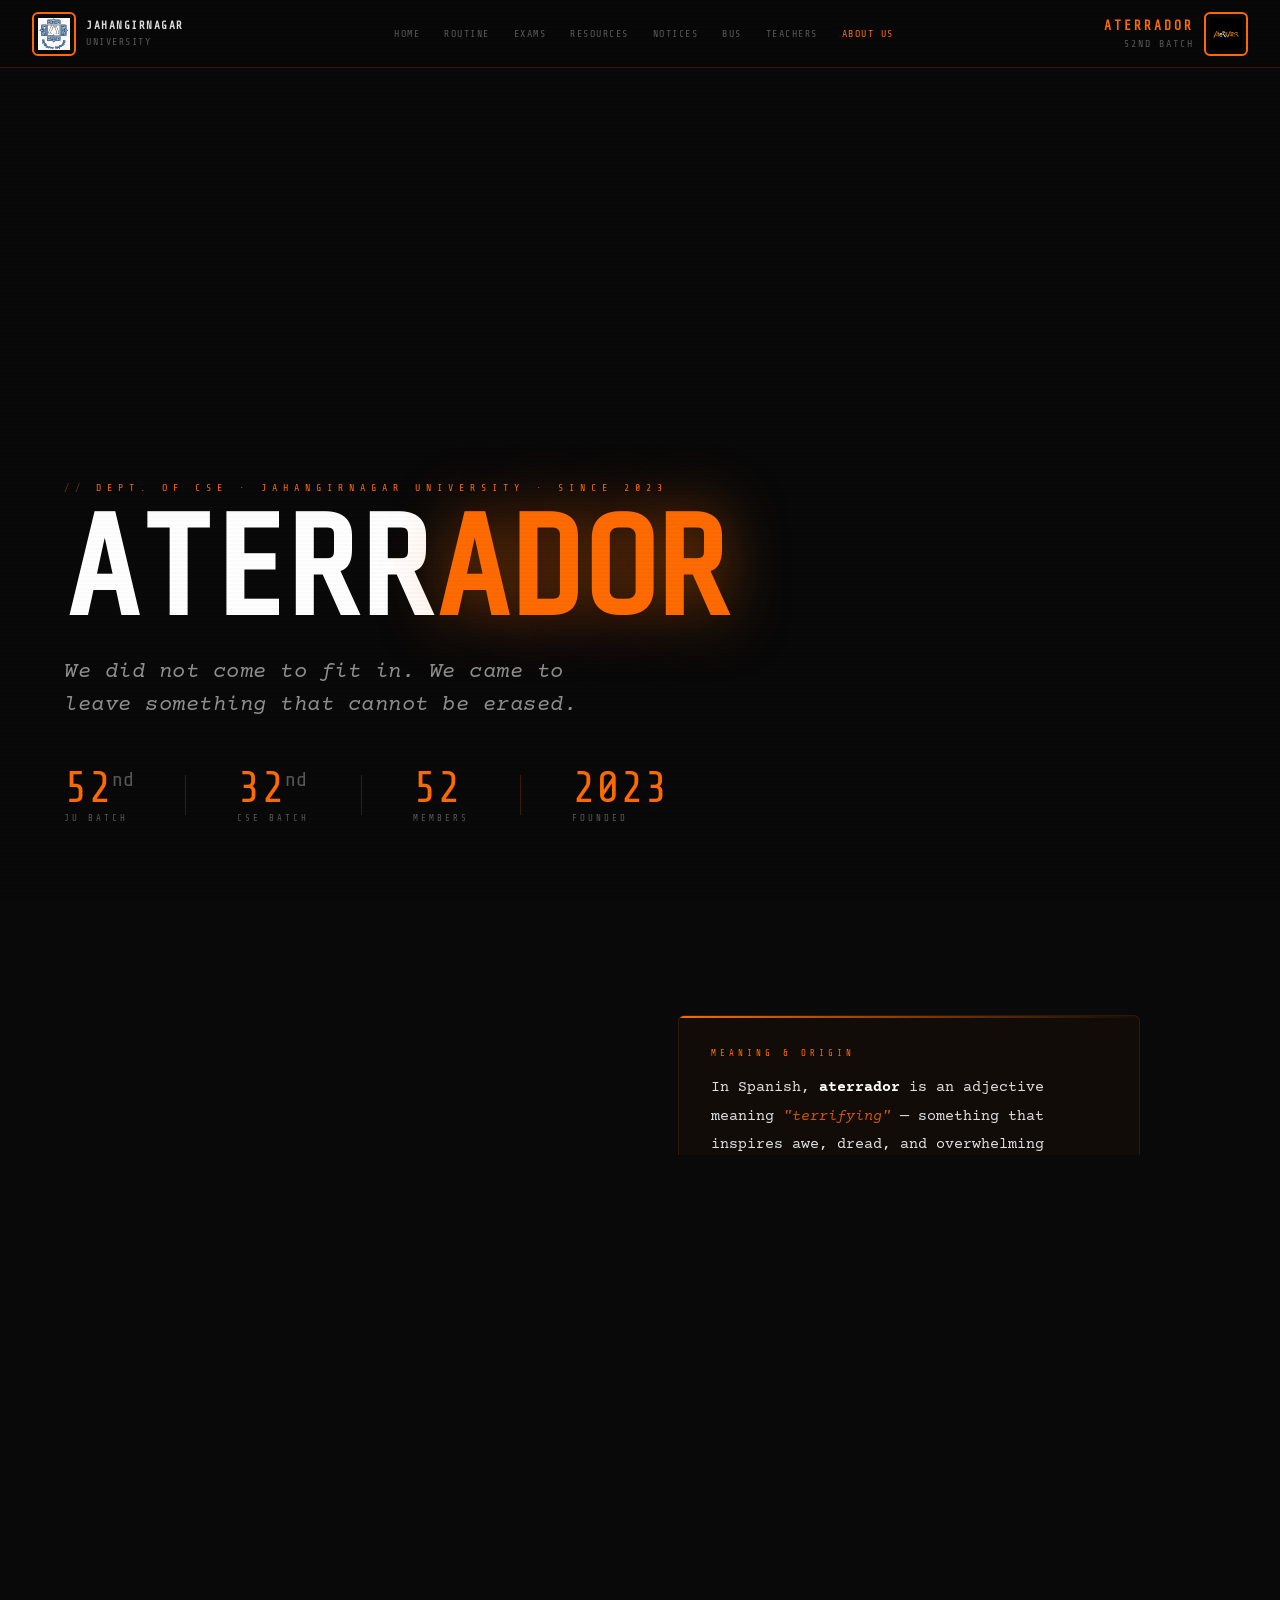
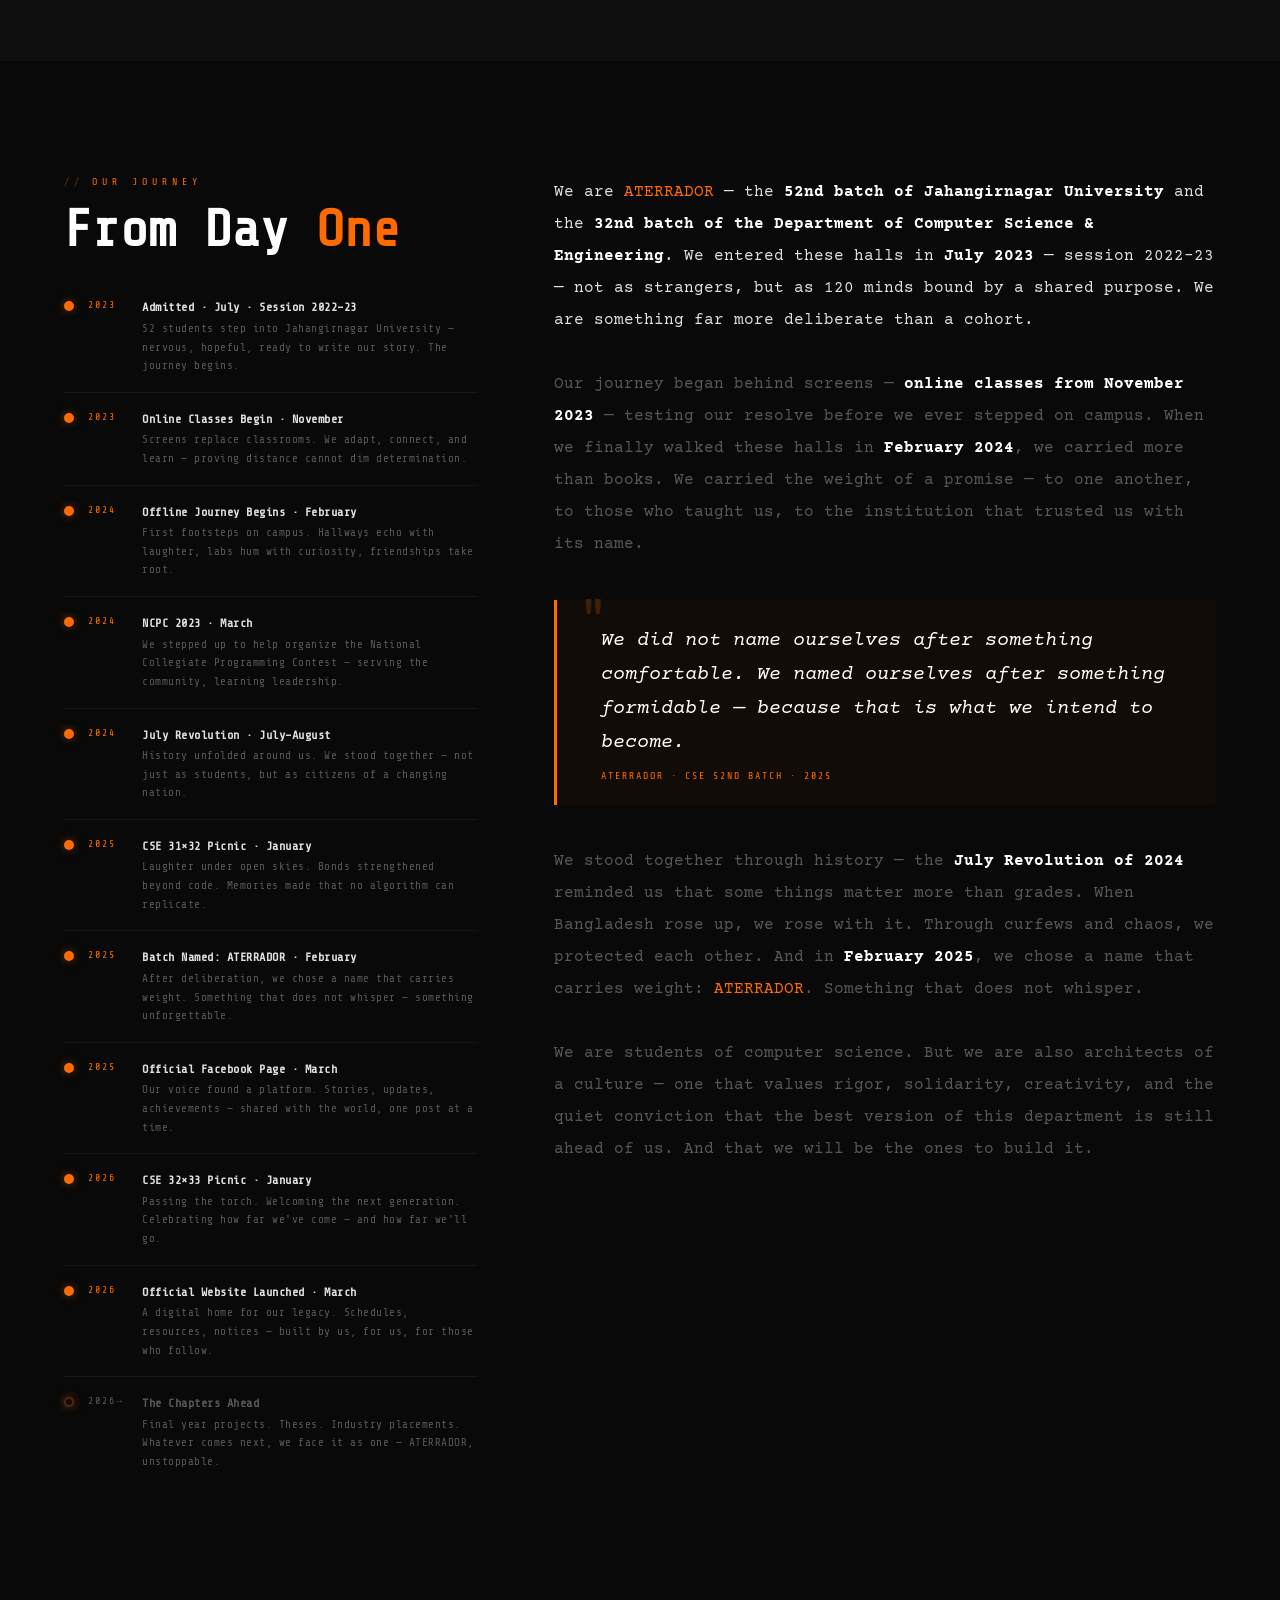
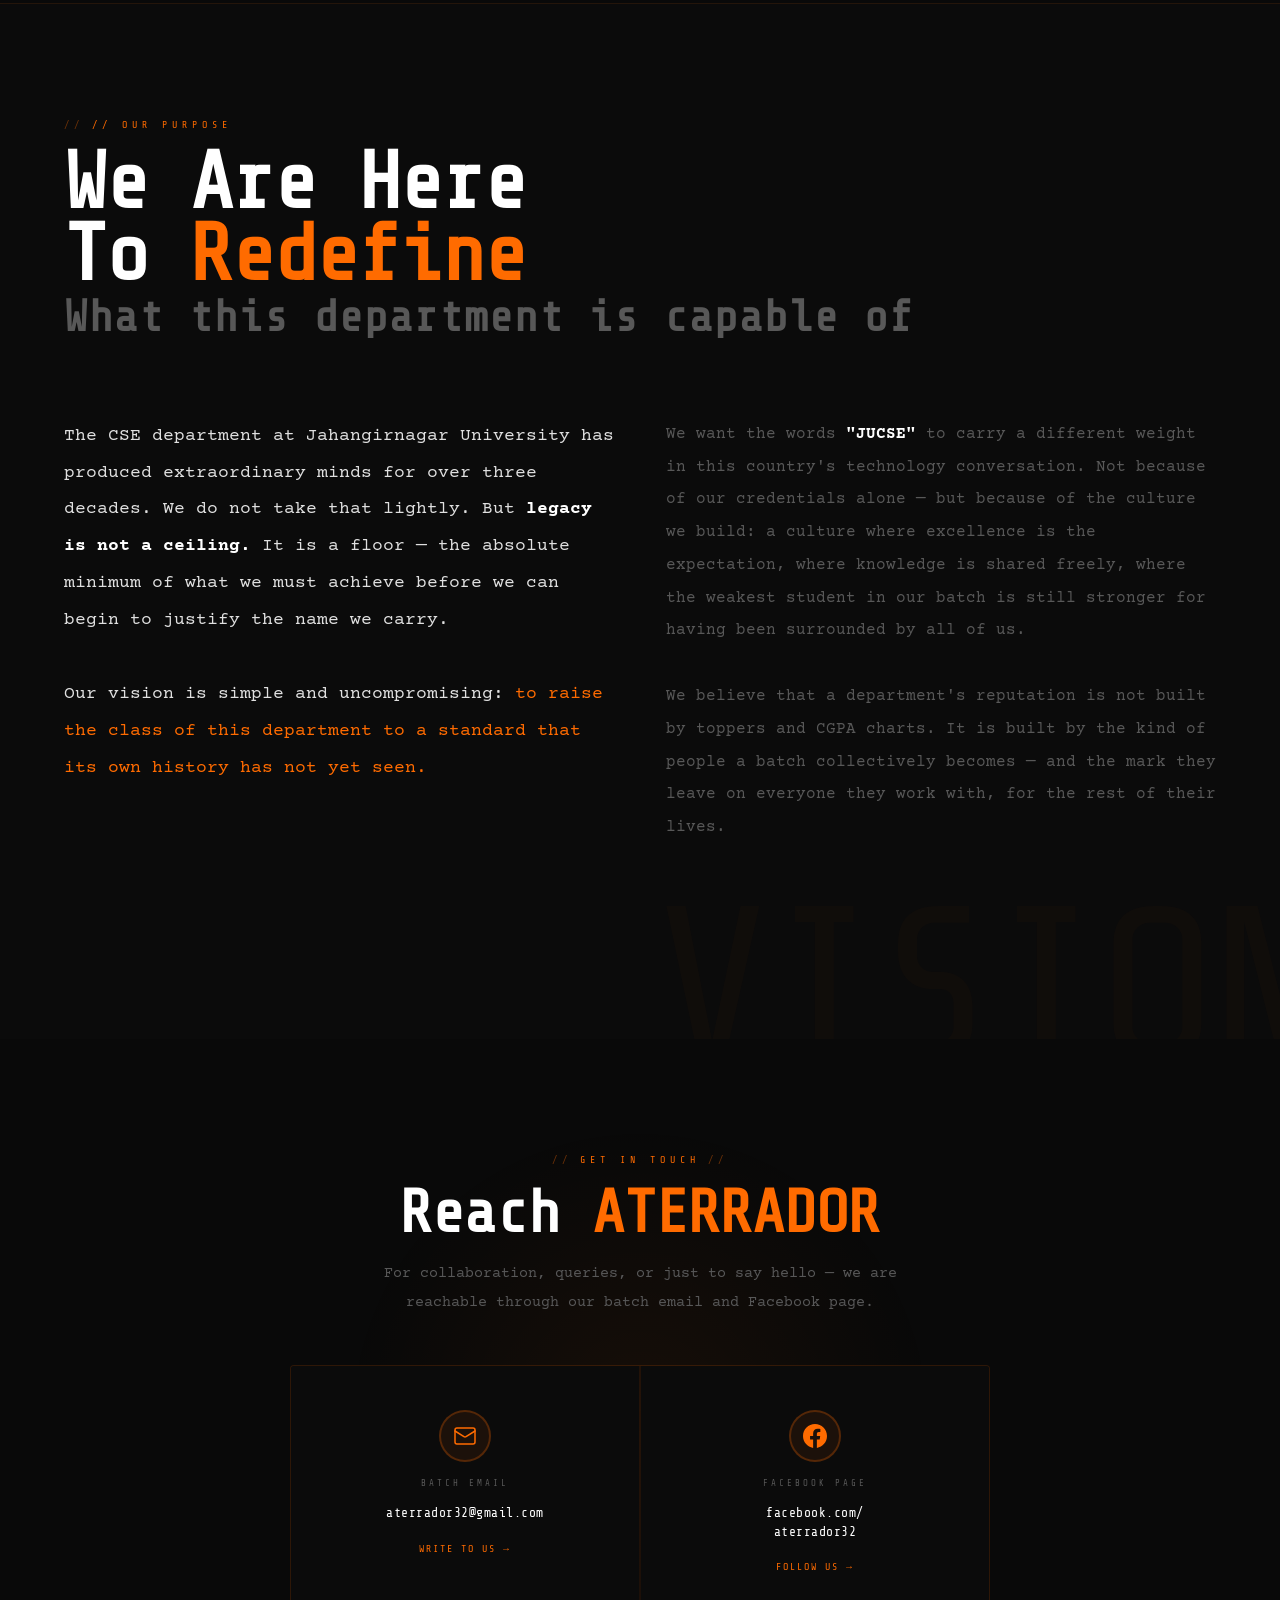
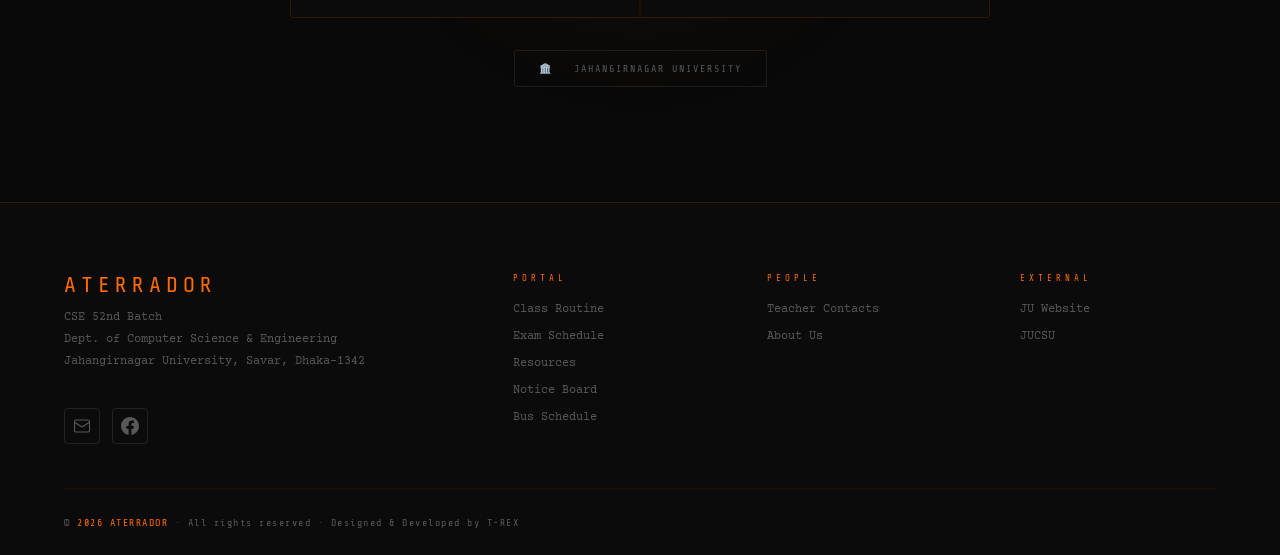
==== commit c40affea: "redd" ====
(no text change in the page or its own stylesheets)
